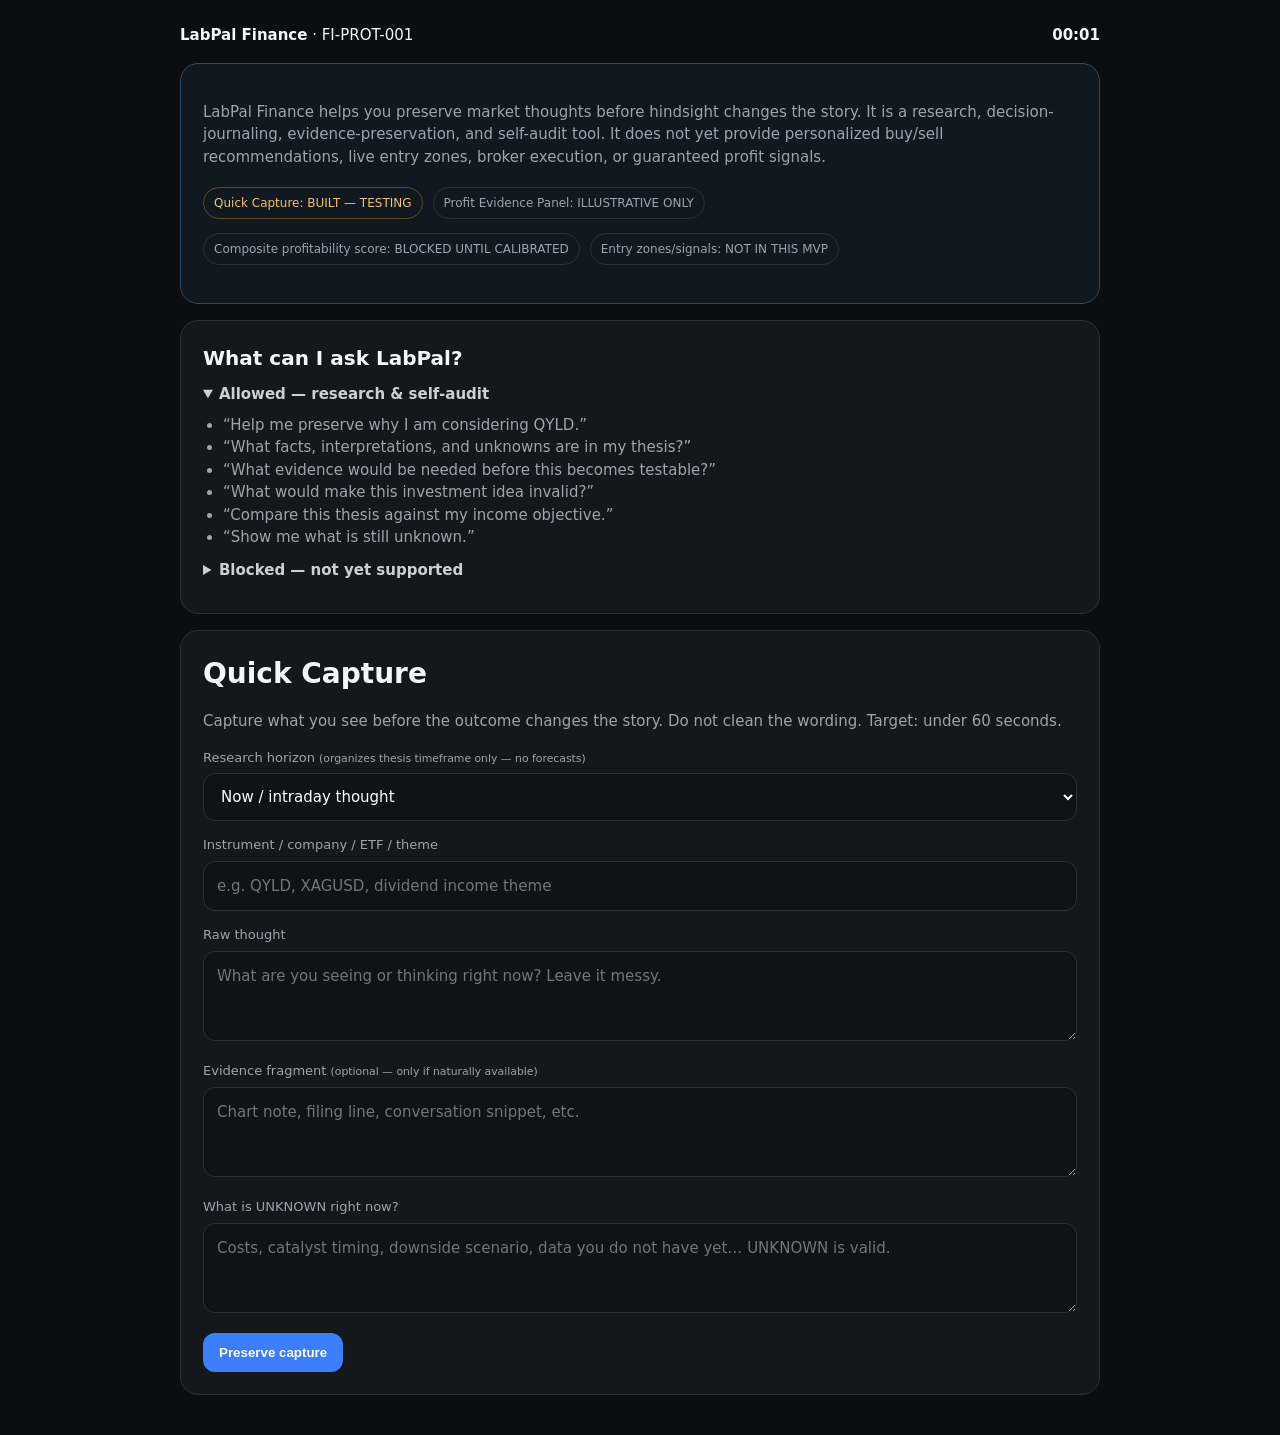
==== prototypes/FI-PROT-001/index.html @ 69ddee3b "FI-REP-001-RC1 clean repo and clarify prototype Co-authored-by: Cursor <cursoragent@cursor.com>" ====
<!doctype html>
<html lang="en">
<head>
<meta charset="utf-8">
<meta name="viewport" content="width=device-width,initial-scale=1">
<title>LabPal Finance</title>
<style>
body{margin:0;background:#0b0d10;color:#f4f6f8;font:15px/1.5 system-ui,-apple-system,sans-serif}
.s{max-width:920px;margin:auto;padding:24px}
.c{background:#14181d;border:1px solid #2a3038;border-radius:18px;padding:22px;margin:16px 0}
h1{font-size:28px;margin:0 0 8px}h2{font-size:20px;margin:0 0 8px}
p,small,li{color:#9aa5b1}
label{display:block;margin:14px 0 6px;color:#9aa5b1;font-size:13px}
input,textarea,select{width:100%;box-sizing:border-box;background:#0f1216;color:#fff;border:1px solid #2a3038;border-radius:12px;padding:13px;font:inherit}
textarea{min-height:90px;resize:vertical}
button{padding:12px 16px;border:0;border-radius:12px;font-weight:700;margin-top:14px;cursor:pointer;background:#3d7eff;color:#fff}
button:hover{background:#5a94ff}
.hide{display:none}
.chip{display:inline-block;border:1px solid #2a3038;border-radius:999px;padding:6px 10px;margin:4px 4px 4px 0;font-size:12px}
.good{color:#70d69c;border-color:#2d5a42}.warn{color:#f0c36a;border-color:#5a4a22}.muted{color:#9aa5b1}
.ev{border-left:3px solid #3d7eff;padding-left:12px;margin:14px 0}
.notice{color:#f0c36a;border:1px dashed #f0c36a;padding:12px;border-radius:12px;margin:12px 0}
.intro{border-color:#2d4a6a;background:#101820}
.help details{margin:10px 0}
.help summary{cursor:pointer;color:#c8d0d8;font-weight:600}
.help ul{margin:8px 0;padding-left:20px}
.help .blocked li{color:#c9a0a0}
.statusbar{display:flex;flex-wrap:wrap;gap:6px;margin:12px 0}
.hdr{display:flex;justify-content:space-between;align-items:center;flex-wrap:wrap;gap:8px}
#t{font-variant-numeric:tabular-nums;font-weight:700}
</style>
</head>
<body>
<div class="s">
  <div class="hdr">
    <div><b>LabPal Finance</b> · FI-PROT-001</div>
    <div id="t">00:00</div>
  </div>

  <section class="c intro">
    <p>LabPal Finance helps you preserve market thoughts before hindsight changes the story. It is a research, decision-journaling, evidence-preservation, and self-audit tool. It does not yet provide personalized buy/sell recommendations, live entry zones, broker execution, or guaranteed profit signals.</p>
    <div class="statusbar">
      <span class="chip warn">Quick Capture: BUILT — TESTING</span>
      <span class="chip muted">Profit Evidence Panel: ILLUSTRATIVE ONLY</span>
      <span class="chip muted">Composite profitability score: BLOCKED UNTIL CALIBRATED</span>
      <span class="chip muted">Entry zones/signals: NOT IN THIS MVP</span>
    </div>
  </section>

  <section class="c help">
    <h2>What can I ask LabPal?</h2>
    <details open>
      <summary>Allowed — research &amp; self-audit</summary>
      <ul>
        <li>“Help me preserve why I am considering QYLD.”</li>
        <li>“What facts, interpretations, and unknowns are in my thesis?”</li>
        <li>“What evidence would be needed before this becomes testable?”</li>
        <li>“What would make this investment idea invalid?”</li>
        <li>“Compare this thesis against my income objective.”</li>
        <li>“Show me what is still unknown.”</li>
      </ul>
    </details>
    <details>
      <summary>Blocked — not yet supported</summary>
      <ul class="blocked">
        <li>“Tell me exactly what to buy now.”</li>
        <li>“Give me guaranteed entry zones.”</li>
        <li>“Rank stocks for immediate action.”</li>
        <li>“Execute this trade.”</li>
        <li>“Promise monthly profit.”</li>
      </ul>
    </details>
  </section>

  <section id="a" class="c">
    <h1>Quick Capture</h1>
    <p>Capture what you see before the outcome changes the story. Do not clean the wording. Target: under 60 seconds.</p>
    <label>Research horizon <small>(organizes thesis timeframe only — no forecasts)</small></label>
    <select id="hz">
      <option>Now / intraday thought</option>
      <option>3 months</option>
      <option>6 months</option>
      <option>1 year</option>
    </select>
    <label>Instrument / company / ETF / theme</label>
    <input id="i" placeholder="e.g. QYLD, XAGUSD, dividend income theme">
    <label>Raw thought</label>
    <textarea id="q" placeholder="What are you seeing or thinking right now? Leave it messy."></textarea>
    <label>Evidence fragment <small>(optional — only if naturally available)</small></label>
    <textarea id="f" placeholder="Chart note, filing line, conversation snippet, etc."></textarea>
    <label>What is UNKNOWN right now?</label>
    <textarea id="u" placeholder="Costs, catalyst timing, downside scenario, data you do not have yet… UNKNOWN is valid."></textarea>
    <button type="button" onclick="save()">Preserve capture</button>
  </section>

  <section id="b" class="c hide">
    <h2>Structured Review</h2>
    <p>Your original capture is preserved. Review adds meaning; it does not rewrite history.</p>
    <label>Continuity</label>
    <select id="ct"><option>DISCRETE</option><option>STANDING</option></select>
    <label>Evidence class for this thought</label>
    <select id="cl">
      <option>UNKNOWN</option>
      <option>FACT / DIRECT OBSERVATION</option>
      <option>INTERPRETATION</option>
    </select>
    <label>What would change the thesis?</label>
    <textarea id="inv" placeholder="Invalidation triggers, review conditions…"></textarea>
    <label>Decision rule / review trigger</label>
    <textarea id="r" placeholder="When will you revisit this? UNKNOWN is valid."></textarea>
    <p>
      <span class="chip warn">AI SUGGESTION: UNREVIEWED</span>
      <span class="chip">Human acceptance ≠ verification</span>
    </p>
    <button type="button" onclick="derive()">Append review event</button>
  </section>

  <section id="c" class="c hide">
    <h2>Current Understanding</h2>
    <div class="notice">Selection does not equal verification.</div>
    <div id="sum"></div>
    <h2>Profit Evidence Panel</h2>
    <p>Profit evidence is not a recommendation. A positive outcome does not prove the decision process was good. A future optimizer requires repeated resolved cases, cost assumptions, risk boundaries, and calibration.</p>
    <span class="chip good">POSITIVE OUTCOME · BASIS REQUIRED</span>
    <span class="chip warn">EXPECTANCY · INSUFFICIENT DATA</span>
    <span class="chip muted">READINESS · OBSERVING</span>
    <p><small>Sample size: 1 · Costs: UNKNOWN · Risk measure: UNKNOWN · Illustrative labels only — not computed from your capture.</small></p>
  </section>
</div>
<script>
let st = Date.now(), cap;
setInterval(() => {
  const s = Math.floor((Date.now() - st) / 1000);
  t.textContent = String(Math.floor(s / 60)).padStart(2, '0') + ':' + String(s % 60).padStart(2, '0');
}, 1000);

function e(v) {
  return String(v || 'UNKNOWN').replace(/[&<>"]/g, x => ({'&':'&amp;','<':'&lt;','>':'&gt;','"':'&quot;'}[x]));
}

function save() {
  cap = {
    horizon: hz.value,
    instrument: i.value || 'UNKNOWN',
    thought: q.value || 'UNKNOWN',
    fragment: f.value || 'UNKNOWN',
    unknowns: u.value || 'UNKNOWN',
    timestamp: new Date().toISOString(),
    seconds: Math.floor((Date.now() - st) / 1000)
  };
  localStorage.setItem('lp', JSON.stringify(cap));
  a.classList.add('hide');
  b.classList.remove('hide');
}

function derive() {
  cap = cap || JSON.parse(localStorage.getItem('lp') || '{}');
  const fact = cl.value === 'FACT / DIRECT OBSERVATION' ? cap.fragment !== 'UNKNOWN' ? cap.fragment : 'No direct observation recorded yet.' : '—';
  const interp = cl.value === 'INTERPRETATION' ? cap.thought : cl.value === 'FACT / DIRECT OBSERVATION' ? '—' : 'Not classified as interpretation yet.';
  const unk = [cap.unknowns, cl.value === 'UNKNOWN' ? cap.thought : ''].filter(Boolean).join(' · ') || 'UNKNOWN';
  sum.innerHTML = `
    <div class="ev"><b>Preserved thought</b><br>${e(cap.thought)}<br><small>${e(cap.instrument)} · ${e(cap.horizon)} · ${e(cap.timestamp)} · ${cap.seconds}s capture</small></div>
    <div class="ev"><b>What is fact</b><br>${e(fact)}</div>
    <div class="ev"><b>What is interpretation</b><br>${e(interp)}</div>
    <div class="ev"><b>What is unknown</b><br>${e(unk)}</div>
    <div class="ev"><b>What would change the thesis</b><br>${e(inv.value)}</div>
    <div class="ev"><b>Contradictions / challenges</b><br>UNKNOWN — none preserved yet; absence is not proof of agreement.</div>
    <div class="ev"><b>Continuity</b><br>${e(ct.value)} · <b>Review trigger</b>: ${e(r.value)}</div>`;
  c.classList.remove('hide');
}
</script>
</body>
</html>
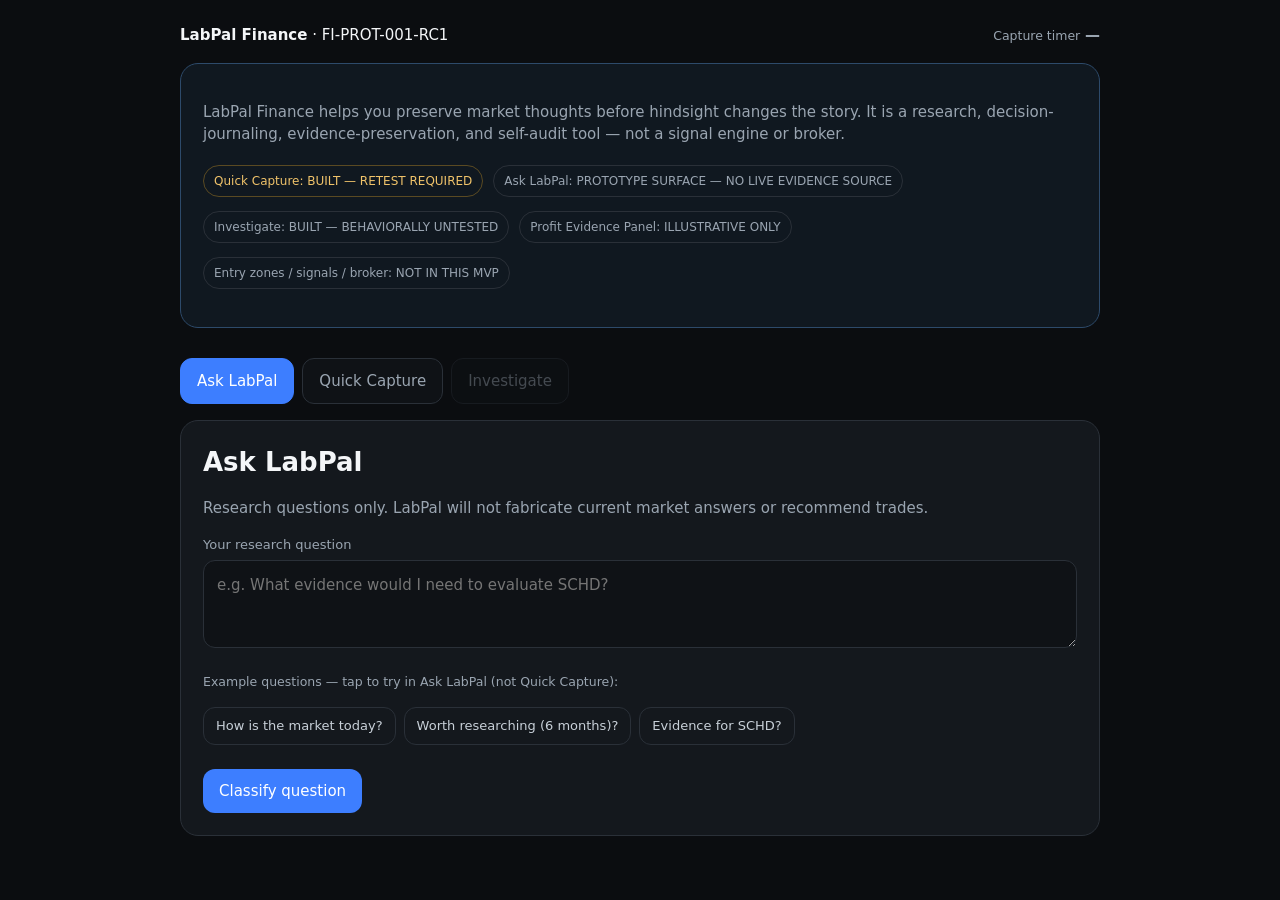
==== commit dacefc58: "FI-PROT-001-RC1 correct T1 capture and profit semantics Co-authored-by: Cursor <cursoragent@cursor.c" ====
--- a/prototypes/FI-PROT-001/index.html
+++ b/prototypes/FI-PROT-001/index.html
@@ -8,165 +8,323 @@
 body{margin:0;background:#0b0d10;color:#f4f6f8;font:15px/1.5 system-ui,-apple-system,sans-serif}
 .s{max-width:920px;margin:auto;padding:24px}
 .c{background:#14181d;border:1px solid #2a3038;border-radius:18px;padding:22px;margin:16px 0}
-h1{font-size:28px;margin:0 0 8px}h2{font-size:20px;margin:0 0 8px}
+h1{font-size:26px;margin:0 0 8px}h2{font-size:18px;margin:0 0 8px}
 p,small,li{color:#9aa5b1}
 label{display:block;margin:14px 0 6px;color:#9aa5b1;font-size:13px}
 input,textarea,select{width:100%;box-sizing:border-box;background:#0f1216;color:#fff;border:1px solid #2a3038;border-radius:12px;padding:13px;font:inherit}
-textarea{min-height:90px;resize:vertical}
-button{padding:12px 16px;border:0;border-radius:12px;font-weight:700;margin-top:14px;cursor:pointer;background:#3d7eff;color:#fff}
-button:hover{background:#5a94ff}
+textarea{min-height:88px;resize:vertical}
+button,.tab{padding:11px 16px;border:0;border-radius:12px;font-weight:700;margin-top:14px;cursor:pointer;font:inherit}
+button.primary{background:#3d7eff;color:#fff}button.primary:hover{background:#5a94ff}
+button.ghost{background:transparent;border:1px solid #2a3038;color:#c8d0d8}
+button.ghost:hover{border-color:#3d7eff;color:#fff}
+button:disabled{opacity:.45;cursor:not-allowed}
 .hide{display:none}
 .chip{display:inline-block;border:1px solid #2a3038;border-radius:999px;padding:6px 10px;margin:4px 4px 4px 0;font-size:12px}
-.good{color:#70d69c;border-color:#2d5a42}.warn{color:#f0c36a;border-color:#5a4a22}.muted{color:#9aa5b1}
+.good{color:#70d69c;border-color:#2d5a42}.warn{color:#f0c36a;border-color:#5a4a22}.muted{color:#9aa5b1}.bad{color:#e8a0a0;border-color:#5a3030}
 .ev{border-left:3px solid #3d7eff;padding-left:12px;margin:14px 0}
 .notice{color:#f0c36a;border:1px dashed #f0c36a;padding:12px;border-radius:12px;margin:12px 0}
+.notice.bad{border-color:#a05050;color:#e8a0a0}
 .intro{border-color:#2d4a6a;background:#101820}
-.help details{margin:10px 0}
-.help summary{cursor:pointer;color:#c8d0d8;font-weight:600}
-.help ul{margin:8px 0;padding-left:20px}
-.help .blocked li{color:#c9a0a0}
 .statusbar{display:flex;flex-wrap:wrap;gap:6px;margin:12px 0}
 .hdr{display:flex;justify-content:space-between;align-items:center;flex-wrap:wrap;gap:8px}
-#t{font-variant-numeric:tabular-nums;font-weight:700}
+#t{font-variant-numeric:tabular-nums;font-weight:700;color:#9aa5b1}
+#t.active{color:#f4f6f8}
+.modes{display:flex;flex-wrap:wrap;gap:8px;margin:16px 0}
+.tab{background:#0f1216;border:1px solid #2a3038;color:#9aa5b1}
+.tab.on{background:#3d7eff;border-color:#3d7eff;color:#fff}
+.tab:disabled{opacity:.4}
+.examples{display:flex;flex-wrap:wrap;gap:8px;margin:10px 0}
+.examples button{margin:0;font-size:13px;padding:8px 12px}
+.ctx{border:1px dashed #2a3038;border-radius:12px;padding:14px;margin-top:12px}
+.preserved{background:#101820;border-color:#2d4a6a}
+ul{margin:8px 0;padding-left:20px}
 </style>
 </head>
 <body>
 <div class="s">
   <div class="hdr">
-    <div><b>LabPal Finance</b> · FI-PROT-001</div>
-    <div id="t">00:00</div>
+    <div><b>LabPal Finance</b> · FI-PROT-001-RC1</div>
+    <div><small>Capture timer</small> <span id="t">—</span></div>
   </div>
 
   <section class="c intro">
-    <p>LabPal Finance helps you preserve market thoughts before hindsight changes the story. It is a research, decision-journaling, evidence-preservation, and self-audit tool. It does not yet provide personalized buy/sell recommendations, live entry zones, broker execution, or guaranteed profit signals.</p>
+    <p>LabPal Finance helps you preserve market thoughts before hindsight changes the story. It is a research, decision-journaling, evidence-preservation, and self-audit tool — not a signal engine or broker.</p>
     <div class="statusbar">
-      <span class="chip warn">Quick Capture: BUILT — TESTING</span>
+      <span class="chip warn">Quick Capture: BUILT — RETEST REQUIRED</span>
+      <span class="chip muted">Ask LabPal: PROTOTYPE SURFACE — NO LIVE EVIDENCE SOURCE</span>
+      <span class="chip muted">Investigate: BUILT — BEHAVIORALLY UNTESTED</span>
       <span class="chip muted">Profit Evidence Panel: ILLUSTRATIVE ONLY</span>
-      <span class="chip muted">Composite profitability score: BLOCKED UNTIL CALIBRATED</span>
-      <span class="chip muted">Entry zones/signals: NOT IN THIS MVP</span>
+      <span class="chip muted">Entry zones / signals / broker: NOT IN THIS MVP</span>
     </div>
   </section>
 
-  <section class="c help">
-    <h2>What can I ask LabPal?</h2>
-    <details open>
-      <summary>Allowed — research &amp; self-audit</summary>
-      <ul>
-        <li>“Help me preserve why I am considering QYLD.”</li>
-        <li>“What facts, interpretations, and unknowns are in my thesis?”</li>
-        <li>“What evidence would be needed before this becomes testable?”</li>
-        <li>“What would make this investment idea invalid?”</li>
-        <li>“Compare this thesis against my income objective.”</li>
-        <li>“Show me what is still unknown.”</li>
-      </ul>
-    </details>
-    <details>
-      <summary>Blocked — not yet supported</summary>
-      <ul class="blocked">
-        <li>“Tell me exactly what to buy now.”</li>
-        <li>“Give me guaranteed entry zones.”</li>
-        <li>“Rank stocks for immediate action.”</li>
-        <li>“Execute this trade.”</li>
-        <li>“Promise monthly profit.”</li>
-      </ul>
-    </details>
-  </section>
-
-  <section id="a" class="c">
+  <nav class="modes">
+    <button type="button" class="tab on" id="tabAsk" onclick="showMode('ask')">Ask LabPal</button>
+    <button type="button" class="tab" id="tabCap" onclick="showMode('capture')">Quick Capture</button>
+    <button type="button" class="tab" id="tabInv" onclick="showMode('investigate')" disabled>Investigate</button>
+  </nav>
+
+  <!-- ASK LABPAL -->
+  <section id="modeAsk" class="c">
+    <h1>Ask LabPal</h1>
+    <p>Research questions only. LabPal will not fabricate current market answers or recommend trades.</p>
+    <label>Your research question</label>
+    <textarea id="askQ" placeholder="e.g. What evidence would I need to evaluate SCHD?"></textarea>
+    <p><small>Example questions — tap to try in Ask LabPal (not Quick Capture):</small></p>
+    <div class="examples">
+      <button type="button" class="ghost" onclick="fillAsk('How is the market today?')">How is the market today?</button>
+      <button type="button" class="ghost" onclick="fillAsk('Which companies are worth researching for the next 6 months?')">Worth researching (6 months)?</button>
+      <button type="button" class="ghost" onclick="fillAsk('What evidence would I need to evaluate SCHD?')">Evidence for SCHD?</button>
+    </div>
+    <button type="button" class="primary" onclick="runAsk()">Classify question</button>
+    <div id="askOut" class="hide"></div>
+  </section>
+
+  <!-- QUICK CAPTURE -->
+  <section id="modeCapture" class="c hide">
     <h1>Quick Capture</h1>
-    <p>Capture what you see before the outcome changes the story. Do not clean the wording. Target: under 60 seconds.</p>
-    <label>Research horizon <small>(organizes thesis timeframe only — no forecasts)</small></label>
-    <select id="hz">
-      <option>Now / intraday thought</option>
+    <p>For a thought you <b>already have</b>. Do not clean the wording. Target: under 60 seconds.</p>
+    <p class="notice hide" id="capHint">Timer started — capture your thought before hindsight changes it.</p>
+    <label>Instrument / company / ETF / theme</label>
+    <input id="i" placeholder="e.g. SCHD, XAGUSD, dividend income theme" onfocus="startTimer()" oninput="startTimer()">
+    <label>What are you thinking right now?</label>
+    <textarea id="q" placeholder="Your raw thought. Leave it messy." onfocus="startTimer()" oninput="startTimer()"></textarea>
+    <button type="button" class="ghost" onclick="toggleCtx()">Add context (optional)</button>
+    <div id="ctx" class="ctx hide">
+      <label>Research horizon <small>(organizes timeframe only — no forecasts)</small></label>
+      <select id="hz" onfocus="startTimer()" onchange="startTimer()">
+        <option>Now / intraday</option>
+        <option>3 months</option>
+        <option>6 months</option>
+        <option>1 year</option>
+      </select>
+      <label>Evidence fragment</label>
+      <textarea id="f" placeholder="Only if naturally available" onfocus="startTimer()"></textarea>
+      <label>What is UNKNOWN right now?</label>
+      <textarea id="u" placeholder="Costs, catalyst timing, downside… UNKNOWN is valid." onfocus="startTimer()"></textarea>
+    </div>
+    <div id="hzWarn" class="notice hide"></div>
+    <button type="button" class="primary" onclick="save()">Preserve thought</button>
+  </section>
+
+  <!-- POST-CAPTURE -->
+  <section id="postCap" class="c preserved hide">
+    <h2>Thought preserved</h2>
+    <div id="preserved"></div>
+    <p>Your original wording is locked. Investigation adds structure — it does not rewrite history.</p>
+    <button type="button" class="primary" onclick="openInvestigate()">Investigate this thought</button>
+  </section>
+
+  <!-- INVESTIGATE -->
+  <section id="modeInvestigate" class="c hide">
+    <h1>Investigate</h1>
+    <p>Organize what you captured. Optional — only after preservation.</p>
+    <div id="invPreserved" class="ev"></div>
+    <label>Facts</label>
+    <textarea id="invFacts" placeholder="Direct observations only"></textarea>
+    <label>Interpretations</label>
+    <textarea id="invInterp" placeholder="Your reading of the facts"></textarea>
+    <label>Unknowns</label>
+    <textarea id="invUnk"></textarea>
+    <label>Evidence needed</label>
+    <textarea id="invEv" placeholder="What would make this testable?"></textarea>
+    <label>What would change the thesis?</label>
+    <textarea id="invInv"></textarea>
+    <label>Contradictions / challenges</label>
+    <textarea id="invCon" placeholder="UNKNOWN is valid — absence is not proof of agreement."></textarea>
+    <label>Research horizon</label>
+    <select id="invHz">
+      <option>Now / intraday</option>
       <option>3 months</option>
       <option>6 months</option>
       <option>1 year</option>
     </select>
-    <label>Instrument / company / ETF / theme</label>
-    <input id="i" placeholder="e.g. QYLD, XAGUSD, dividend income theme">
-    <label>Raw thought</label>
-    <textarea id="q" placeholder="What are you seeing or thinking right now? Leave it messy."></textarea>
-    <label>Evidence fragment <small>(optional — only if naturally available)</small></label>
-    <textarea id="f" placeholder="Chart note, filing line, conversation snippet, etc."></textarea>
-    <label>What is UNKNOWN right now?</label>
-    <textarea id="u" placeholder="Costs, catalyst timing, downside scenario, data you do not have yet… UNKNOWN is valid."></textarea>
-    <button type="button" onclick="save()">Preserve capture</button>
-  </section>
-
-  <section id="b" class="c hide">
-    <h2>Structured Review</h2>
-    <p>Your original capture is preserved. Review adds meaning; it does not rewrite history.</p>
-    <label>Continuity</label>
-    <select id="ct"><option>DISCRETE</option><option>STANDING</option></select>
-    <label>Evidence class for this thought</label>
-    <select id="cl">
-      <option>UNKNOWN</option>
-      <option>FACT / DIRECT OBSERVATION</option>
-      <option>INTERPRETATION</option>
-    </select>
-    <label>What would change the thesis?</label>
-    <textarea id="inv" placeholder="Invalidation triggers, review conditions…"></textarea>
-    <label>Decision rule / review trigger</label>
-    <textarea id="r" placeholder="When will you revisit this? UNKNOWN is valid."></textarea>
+    <label>Continuity type</label>
+    <select id="invCt"><option>DISCRETE</option><option>STANDING</option></select>
     <p>
       <span class="chip warn">AI SUGGESTION: UNREVIEWED</span>
       <span class="chip">Human acceptance ≠ verification</span>
     </p>
-    <button type="button" onclick="derive()">Append review event</button>
-  </section>
-
-  <section id="c" class="c hide">
+    <div id="invHzWarn" class="notice hide"></div>
+    <button type="button" class="primary" onclick="finishInvestigate()">Save investigation</button>
+  </section>
+
+  <!-- RESULTS -->
+  <section id="results" class="c hide">
     <h2>Current Understanding</h2>
     <div class="notice">Selection does not equal verification.</div>
     <div id="sum"></div>
     <h2>Profit Evidence Panel</h2>
-    <p>Profit evidence is not a recommendation. A positive outcome does not prove the decision process was good. A future optimizer requires repeated resolved cases, cost assumptions, risk boundaries, and calibration.</p>
-    <span class="chip good">POSITIVE OUTCOME · BASIS REQUIRED</span>
-    <span class="chip warn">EXPECTANCY · INSUFFICIENT DATA</span>
-    <span class="chip muted">READINESS · OBSERVING</span>
-    <p><small>Sample size: 1 · Costs: UNKNOWN · Risk measure: UNKNOWN · Illustrative labels only — not computed from your capture.</small></p>
+    <p><b>Profit evidence is not a recommendation.</b></p>
+    <span class="chip muted">NO OUTCOME EVIDENCE YET</span>
+    <span class="chip warn">Observed expectancy: INSUFFICIENT DATA</span>
+    <span class="chip muted">Costs: UNKNOWN</span>
+    <span class="chip muted">Risk boundary: UNKNOWN</span>
+    <span class="chip muted">Resolved cases: 0</span>
+    <p><small>No resolved outcome exists for this capture. A positive outcome would not automatically prove decision quality.</small></p>
   </section>
 </div>
 <script>
-let st = Date.now(), cap;
-setInterval(() => {
-  const s = Math.floor((Date.now() - st) / 1000);
-  t.textContent = String(Math.floor(s / 60)).padStart(2, '0') + ':' + String(s % 60).padStart(2, '0');
-}, 1000);
+let cap = null, timerStart = null, timerId = null;
 
 function e(v) {
   return String(v || 'UNKNOWN').replace(/[&<>"]/g, x => ({'&':'&amp;','<':'&lt;','>':'&gt;','"':'&quot;'}[x]));
 }
 
+function showMode(mode) {
+  modeAsk.classList.toggle('hide', mode !== 'ask');
+  modeCapture.classList.toggle('hide', mode !== 'capture');
+  modeInvestigate.classList.toggle('hide', mode !== 'investigate');
+  tabAsk.classList.toggle('on', mode === 'ask');
+  tabCap.classList.toggle('on', mode === 'capture');
+  tabInv.classList.toggle('on', mode === 'investigate');
+}
+
+function fillAsk(text) {
+  askQ.value = text;
+  showMode('ask');
+}
+
+function blockedQuestion(q) {
+  const l = q.toLowerCase();
+  return /\b(buy now|sell now|what to buy|entry zone|guaranteed|rank stocks|execute this trade|promise monthly profit|tell me exactly what)\b/.test(l);
+}
+
+function classifyAsk(q) {
+  const l = q.toLowerCase();
+  if (/\b(how is the market|market today)\b/.test(l)) return 'Market overview / current conditions';
+  if (/\b(worth researching|companies to research|screen)\b/.test(l)) return 'Research screening / candidate discovery';
+  if (/\b(evidence|evaluate|assess|due diligence)\b/.test(l)) return 'Evidence requirements / evaluation framework';
+  if (/\b(invalid|wrong|change my mind|thesis)\b/.test(l)) return 'Invalidation / thesis review';
+  if (/\b(unknown|still don.t know)\b/.test(l)) return 'Unknown surfacing';
+  return 'General research question';
+}
+
+function evidenceNeeded(kind, q) {
+  const base = [
+    'Primary source documents (filings, fund factsheets, issuer disclosures)',
+    'Cost assumptions including fees, spreads, and taxes',
+    'Time horizon aligned to the question',
+    'Explicit unknowns — what you do not have yet'
+  ];
+  if (kind.includes('Market overview')) {
+    return [...base, 'Connected market data feed (NOT AVAILABLE)', 'Macro context with dated sources'];
+  }
+  if (kind.includes('screening')) {
+    return [...base, 'Screening criteria tied to your objective (not a stock pick list)', 'Comparator set with stated inclusion/exclusion rules'];
+  }
+  if (kind.includes('Evidence requirements')) {
+    const ticker = (q.match(/\b[A-Z]{2,5}\b/) || [])[0];
+    return [...base, ticker ? `Issuer/fund documentation for ${ticker}` : 'Named instrument documentation', 'Distribution/yield mechanics if income is relevant', 'Downside scenario you would accept'];
+  }
+  return base;
+}
+
+function runAsk() {
+  const q = askQ.value.trim();
+  if (!q) { askOut.className = 'notice'; askOut.textContent = 'Enter a research question first.'; askOut.classList.remove('hide'); return; }
+  if (blockedQuestion(q)) {
+    askOut.innerHTML = `<div class="notice bad"><b>Not supported in this MVP</b><br>LabPal does not provide buy/sell recommendations, entry zones, stock rankings, broker execution, or profit promises.<br><small>Try: evidence requirements, unknowns, or invalidation framing.</small></div>`;
+    askOut.classList.remove('hide');
+    return;
+  }
+  const kind = classifyAsk(q);
+  const ev = evidenceNeeded(kind, q);
+  askOut.innerHTML = `
+    <div class="notice bad"><b>CURRENT EVIDENCE SOURCE NOT CONNECTED</b><br>LabPal cannot answer with live market data. No fabricated answer is shown.</div>
+    <div class="ev"><b>Question classification</b><br>${e(kind)}</div>
+    <div class="ev"><b>What evidence would be needed</b><ul>${ev.map(x => `<li>${e(x)}</li>`).join('')}</ul></div>
+    <div class="ev"><b>What LabPal will not do here</b><br>No stock recommendations · No entry zones · No rankings · No trade execution</div>
+    <p><span class="chip warn">AI SUGGESTION: UNREVIEWED</span> <span class="chip">Human acceptance ≠ verification</span></p>`;
+  askOut.classList.remove('hide');
+}
+
+function startTimer() {
+  if (timerStart) return;
+  timerStart = Date.now();
+  t.classList.add('active');
+  capHint.classList.remove('hide');
+  timerId = setInterval(() => {
+    const s = Math.floor((Date.now() - timerStart) / 1000);
+    t.textContent = String(Math.floor(s / 60)).padStart(2, '0') + ':' + String(s % 60).padStart(2, '0');
+  }, 250);
+}
+
+function toggleCtx() {
+  ctx.classList.toggle('hide');
+  if (!ctx.classList.contains('hide')) startTimer();
+}
+
+function horizonMismatch(text, horizon) {
+  const l = text.toLowerCase();
+  const long = /\b(6\s*months?|six\s*months?|1\s*year|one\s*year|12\s*months?|annual)\b/.test(l);
+  const now = horizon === 'Now / intraday';
+  return long && now;
+}
+
+function mismatchNotice(text, horizon) {
+  if (!horizonMismatch(text, horizon)) return '';
+  const mentioned = /\b1\s*year|one\s*year|12\s*months?\b/i.test(text) ? '1 year' : '6 months';
+  return `Possible horizon mismatch: your preserved words mention ${mentioned}. Current selected horizon: ${horizon}. Review?`;
+}
+
 function save() {
+  const thought = q.value.trim() || 'UNKNOWN';
+  const horizon = hz.value;
+  const warn = mismatchNotice(thought + ' ' + (u.value || '') + ' ' + (f.value || ''), horizon);
   cap = {
-    horizon: hz.value,
-    instrument: i.value || 'UNKNOWN',
-    thought: q.value || 'UNKNOWN',
-    fragment: f.value || 'UNKNOWN',
-    unknowns: u.value || 'UNKNOWN',
+    instrument: i.value.trim() || 'UNKNOWN',
+    thought,
+    fragment: f.value.trim() || '',
+    unknowns: u.value.trim() || '',
+    horizon,
     timestamp: new Date().toISOString(),
-    seconds: Math.floor((Date.now() - st) / 1000)
+    seconds: timerStart ? Math.floor((Date.now() - timerStart) / 1000) : 0
   };
   localStorage.setItem('lp', JSON.stringify(cap));
-  a.classList.add('hide');
-  b.classList.remove('hide');
-}
-
-function derive() {
-  cap = cap || JSON.parse(localStorage.getItem('lp') || '{}');
-  const fact = cl.value === 'FACT / DIRECT OBSERVATION' ? cap.fragment !== 'UNKNOWN' ? cap.fragment : 'No direct observation recorded yet.' : '—';
-  const interp = cl.value === 'INTERPRETATION' ? cap.thought : cl.value === 'FACT / DIRECT OBSERVATION' ? '—' : 'Not classified as interpretation yet.';
-  const unk = [cap.unknowns, cl.value === 'UNKNOWN' ? cap.thought : ''].filter(Boolean).join(' · ') || 'UNKNOWN';
+  if (warn) { hzWarn.textContent = warn; hzWarn.classList.remove('hide'); } else { hzWarn.classList.add('hide'); }
+  preserved.innerHTML = `<b>${e(cap.instrument)}</b><br>${e(cap.thought)}<br><small>${cap.seconds}s · ${e(cap.timestamp)}</small>`;
+  postCap.classList.remove('hide');
+  tabInv.disabled = false;
+  showMode('capture');
+  modeCapture.classList.add('hide');
+}
+
+function openInvestigate() {
+  if (!cap) cap = JSON.parse(localStorage.getItem('lp') || 'null');
+  if (!cap) return;
+  invPreserved.innerHTML = `<b>Preserved thought</b> (original wording locked)<br>${e(cap.thought)}<br><small>${e(cap.instrument)} · ${e(cap.timestamp)}</small>`;
+  invUnk.value = cap.unknowns || '';
+  invHz.value = cap.horizon || 'Now / intraday';
+  invFacts.value = cap.fragment || '';
+  invInterp.value = cap.thought || '';
+  showMode('investigate');
+  postCap.classList.add('hide');
+}
+
+function finishInvestigate() {
+  if (!cap) cap = JSON.parse(localStorage.getItem('lp') || '{}');
+  const horizon = invHz.value;
+  const allText = [cap.thought, invFacts.value, invInterp.value, invUnk.value, invInv.value].join(' ');
+  const warn = mismatchNotice(allText, horizon);
+  if (warn) { invHzWarn.textContent = warn; invHzWarn.classList.remove('hide'); } else { invHzWarn.classList.add('hide'); }
+  cap.investigation = {
+    facts: invFacts.value, interpretations: invInterp.value, unknowns: invUnk.value,
+    evidenceNeeded: invEv.value, invalidation: invInv.value, contradictions: invCon.value,
+    horizon, continuity: invCt.value
+  };
+  localStorage.setItem('lp', JSON.stringify(cap));
   sum.innerHTML = `
-    <div class="ev"><b>Preserved thought</b><br>${e(cap.thought)}<br><small>${e(cap.instrument)} · ${e(cap.horizon)} · ${e(cap.timestamp)} · ${cap.seconds}s capture</small></div>
-    <div class="ev"><b>What is fact</b><br>${e(fact)}</div>
-    <div class="ev"><b>What is interpretation</b><br>${e(interp)}</div>
-    <div class="ev"><b>What is unknown</b><br>${e(unk)}</div>
-    <div class="ev"><b>What would change the thesis</b><br>${e(inv.value)}</div>
-    <div class="ev"><b>Contradictions / challenges</b><br>UNKNOWN — none preserved yet; absence is not proof of agreement.</div>
-    <div class="ev"><b>Continuity</b><br>${e(ct.value)} · <b>Review trigger</b>: ${e(r.value)}</div>`;
-  c.classList.remove('hide');
+    <div class="ev"><b>Preserved thought</b><br>${e(cap.thought)}<br><small>${e(cap.instrument)} · ${cap.seconds}s capture · original wording preserved</small></div>
+    <div class="ev"><b>What is fact</b><br>${e(invFacts.value) || 'UNKNOWN'}</div>
+    <div class="ev"><b>What is interpretation</b><br>${e(invInterp.value) || 'UNKNOWN'}</div>
+    <div class="ev"><b>What is unknown</b><br>${e(invUnk.value) || 'UNKNOWN'}</div>
+    <div class="ev"><b>Evidence needed</b><br>${e(invEv.value) || 'UNKNOWN'}</div>
+    <div class="ev"><b>What would change the thesis</b><br>${e(invInv.value) || 'UNKNOWN'}</div>
+    <div class="ev"><b>Contradictions / challenges</b><br>${e(invCon.value) || 'UNKNOWN — none preserved yet; absence is not proof of agreement.'}</div>
+    <div class="ev"><b>Research horizon</b><br>${e(horizon)} · <b>Continuity</b>: ${e(invCt.value)}</div>`;
+  results.classList.remove('hide');
+  results.scrollIntoView({ behavior: 'smooth' });
 }
 </script>
 </body>
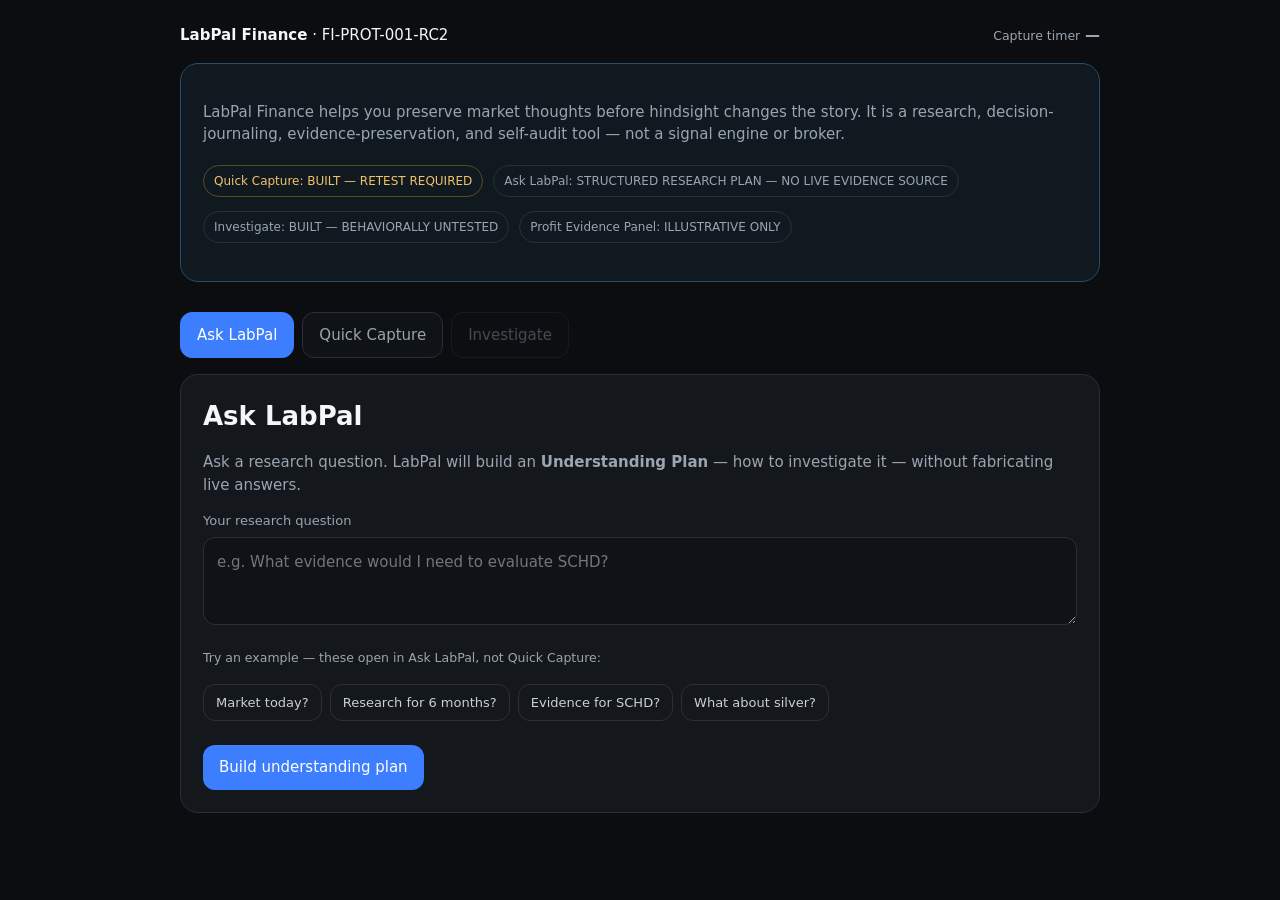
==== commit 4acef89a: "FI-PROT-001-RC2 improve Ask LabPal understanding plan Co-authored-by: Cursor <cursoragent@cursor.com" ====
--- a/prototypes/FI-PROT-001/index.html
+++ b/prototypes/FI-PROT-001/index.html
@@ -8,7 +8,7 @@
 body{margin:0;background:#0b0d10;color:#f4f6f8;font:15px/1.5 system-ui,-apple-system,sans-serif}
 .s{max-width:920px;margin:auto;padding:24px}
 .c{background:#14181d;border:1px solid #2a3038;border-radius:18px;padding:22px;margin:16px 0}
-h1{font-size:26px;margin:0 0 8px}h2{font-size:18px;margin:0 0 8px}
+h1{font-size:26px;margin:0 0 8px}h2{font-size:18px;margin:0 0 8px}h3{font-size:15px;margin:0 0 8px;color:#e8ecf0}
 p,small,li{color:#9aa5b1}
 label{display:block;margin:14px 0 6px;color:#9aa5b1;font-size:13px}
 input,textarea,select{width:100%;box-sizing:border-box;background:#0f1216;color:#fff;border:1px solid #2a3038;border-radius:12px;padding:13px;font:inherit}
@@ -23,7 +23,6 @@
 .good{color:#70d69c;border-color:#2d5a42}.warn{color:#f0c36a;border-color:#5a4a22}.muted{color:#9aa5b1}.bad{color:#e8a0a0;border-color:#5a3030}
 .ev{border-left:3px solid #3d7eff;padding-left:12px;margin:14px 0}
 .notice{color:#f0c36a;border:1px dashed #f0c36a;padding:12px;border-radius:12px;margin:12px 0}
-.notice.bad{border-color:#a05050;color:#e8a0a0}
 .intro{border-color:#2d4a6a;background:#101820}
 .statusbar{display:flex;flex-wrap:wrap;gap:6px;margin:12px 0}
 .hdr{display:flex;justify-content:space-between;align-items:center;flex-wrap:wrap;gap:8px}
@@ -38,12 +37,21 @@
 .ctx{border:1px dashed #2a3038;border-radius:12px;padding:14px;margin-top:12px}
 .preserved{background:#101820;border-color:#2d4a6a}
 ul{margin:8px 0;padding-left:20px}
+.plan{margin-top:20px}
+.plan-lead{color:#c8d0d8;font-size:16px;margin:12px 0 16px}
+.plan-card{background:#0f1216;border:1px solid #2a3038;border-radius:14px;padding:18px;margin:12px 0}
+.plan-card.guide{border-color:#2d4a6a}
+.plan-card.muted-card{border-color:#2a3038;opacity:.95}
+.plan-card.boundary{border-color:#4a3a2a;background:#12100e}
+.plan-actions{display:flex;flex-wrap:wrap;gap:10px;margin-top:8px}
+.plan-actions button{margin-top:0}
+.badge-row{margin:12px 0}
 </style>
 </head>
 <body>
 <div class="s">
   <div class="hdr">
-    <div><b>LabPal Finance</b> · FI-PROT-001-RC1</div>
+    <div><b>LabPal Finance</b> · FI-PROT-001-RC2</div>
     <div><small>Capture timer</small> <span id="t">—</span></div>
   </div>
 
@@ -51,10 +59,9 @@
     <p>LabPal Finance helps you preserve market thoughts before hindsight changes the story. It is a research, decision-journaling, evidence-preservation, and self-audit tool — not a signal engine or broker.</p>
     <div class="statusbar">
       <span class="chip warn">Quick Capture: BUILT — RETEST REQUIRED</span>
-      <span class="chip muted">Ask LabPal: PROTOTYPE SURFACE — NO LIVE EVIDENCE SOURCE</span>
+      <span class="chip muted">Ask LabPal: STRUCTURED RESEARCH PLAN — NO LIVE EVIDENCE SOURCE</span>
       <span class="chip muted">Investigate: BUILT — BEHAVIORALLY UNTESTED</span>
       <span class="chip muted">Profit Evidence Panel: ILLUSTRATIVE ONLY</span>
-      <span class="chip muted">Entry zones / signals / broker: NOT IN THIS MVP</span>
     </div>
   </section>
 
@@ -64,23 +71,22 @@
     <button type="button" class="tab" id="tabInv" onclick="showMode('investigate')" disabled>Investigate</button>
   </nav>
 
-  <!-- ASK LABPAL -->
   <section id="modeAsk" class="c">
     <h1>Ask LabPal</h1>
-    <p>Research questions only. LabPal will not fabricate current market answers or recommend trades.</p>
+    <p>Ask a research question. LabPal will build an <b>Understanding Plan</b> — how to investigate it — without fabricating live answers.</p>
     <label>Your research question</label>
     <textarea id="askQ" placeholder="e.g. What evidence would I need to evaluate SCHD?"></textarea>
-    <p><small>Example questions — tap to try in Ask LabPal (not Quick Capture):</small></p>
+    <p><small>Try an example — these open in Ask LabPal, not Quick Capture:</small></p>
     <div class="examples">
-      <button type="button" class="ghost" onclick="fillAsk('How is the market today?')">How is the market today?</button>
-      <button type="button" class="ghost" onclick="fillAsk('Which companies are worth researching for the next 6 months?')">Worth researching (6 months)?</button>
+      <button type="button" class="ghost" onclick="fillAsk('How is the market today?')">Market today?</button>
+      <button type="button" class="ghost" onclick="fillAsk('Which companies are worth researching for the next 6 months?')">Research for 6 months?</button>
       <button type="button" class="ghost" onclick="fillAsk('What evidence would I need to evaluate SCHD?')">Evidence for SCHD?</button>
+      <button type="button" class="ghost" onclick="fillAsk('What is happening with silver?')">What about silver?</button>
     </div>
-    <button type="button" class="primary" onclick="runAsk()">Classify question</button>
+    <button type="button" class="primary" onclick="runAsk()">Build understanding plan</button>
     <div id="askOut" class="hide"></div>
   </section>
 
-  <!-- QUICK CAPTURE -->
   <section id="modeCapture" class="c hide">
     <h1>Quick Capture</h1>
     <p>For a thought you <b>already have</b>. Do not clean the wording. Target: under 60 seconds.</p>
@@ -107,7 +113,6 @@
     <button type="button" class="primary" onclick="save()">Preserve thought</button>
   </section>
 
-  <!-- POST-CAPTURE -->
   <section id="postCap" class="c preserved hide">
     <h2>Thought preserved</h2>
     <div id="preserved"></div>
@@ -115,11 +120,13 @@
     <button type="button" class="primary" onclick="openInvestigate()">Investigate this thought</button>
   </section>
 
-  <!-- INVESTIGATE -->
   <section id="modeInvestigate" class="c hide">
     <h1>Investigate</h1>
-    <p>Organize what you captured. Optional — only after preservation.</p>
+    <p>Organize what you captured or your research question. Investigation adds structure — it does not rewrite history.</p>
+    <div id="invFromAsk" class="plan-card guide hide"></div>
     <div id="invPreserved" class="ev"></div>
+    <label>Research question / preserved thought</label>
+    <textarea id="invQuestion" readonly></textarea>
     <label>Facts</label>
     <textarea id="invFacts" placeholder="Direct observations only"></textarea>
     <label>Interpretations</label>
@@ -149,11 +156,11 @@
     <button type="button" class="primary" onclick="finishInvestigate()">Save investigation</button>
   </section>
 
-  <!-- RESULTS -->
   <section id="results" class="c hide">
     <h2>Current Understanding</h2>
     <div class="notice">Selection does not equal verification.</div>
     <div id="sum"></div>
+    <div id="invBoundary" class="plan-card boundary hide"></div>
     <h2>Profit Evidence Panel</h2>
     <p><b>Profit evidence is not a recommendation.</b></p>
     <span class="chip muted">NO OUTCOME EVIDENCE YET</span>
@@ -165,10 +172,157 @@
   </section>
 </div>
 <script>
-let cap = null, timerStart = null, timerId = null;
+let cap = null, timerStart = null, timerId = null, lastPlan = null;
+
+const UNKNOWN_NOW = [
+  'Current live data unavailable',
+  'Source freshness unknown',
+  'No suitability review performed',
+  'No risk boundary defined',
+  'No execution validity check'
+];
+
+const CAN_DO = 'LabPal can help structure the research question, identify needed evidence, separate facts from interpretations, and preserve unknowns.';
+const CANNOT_DO = 'Live evidence sources are not connected yet, so LabPal cannot truthfully answer today’s market conditions, rank stocks, or generate entry zones.';
+const ACTION_BOUNDARY = 'Research candidate ≠ recommendation. Entry zone ≠ validated action. LabPal requires sourced evidence, risk boundary, and review before action language.';
 
 function e(v) {
   return String(v || 'UNKNOWN').replace(/[&<>"]/g, x => ({'&':'&amp;','<':'&lt;','>':'&gt;','"':'&quot;'}[x]));
+}
+
+function extractTicker(q) {
+  return (q.match(/\b[A-Z]{2,5}\b/) || [])[0] || '';
+}
+
+function analyzeQuestion(q) {
+  const l = q.toLowerCase();
+  const ticker = extractTicker(q);
+  if (/\b(entry zone|when to enter|when to buy|best time to|timing signal|buy zone|sell zone)\b/.test(l)) {
+    return { type: 'Entry-zone / timing question — future gated', category: 'timing', ticker, gated: true };
+  }
+  if (/\b(buy now|sell now|what to buy|rank stocks|execute this trade|guaranteed|promise monthly profit|tell me exactly what)\b/.test(l)) {
+    return { type: 'Action request — not supported in MVP', category: 'blocked', ticker, blocked: true };
+  }
+  if (/\b(how is the market|market today|what is happening with|happening with silver|happening with gold)\b/.test(l) || /\b(silver|gold|oil|commodit)\b/.test(l) && /\b(happening|today|now|going on)\b/.test(l)) {
+    return { type: 'Market overview question', category: 'market', ticker: ticker || (/\bsilver\b/.test(l) ? 'SILVER' : /\bgold\b/.test(l) ? 'GOLD' : '') };
+  }
+  if (/\b(worth researching|companies to research|stocks worth|research for|researching for)\b/.test(l)) {
+    return { type: 'Candidate discovery question', category: 'discovery', ticker };
+  }
+  if (/\b(schd\b|etf\b|fund\b)/.test(l) || (ticker && /\b(evidence|evaluate|assess|due diligence)\b/.test(l))) {
+    return { type: 'Company / ETF research question', category: 'etf', ticker: ticker || 'SCHD' };
+  }
+  if (/\b(evidence|evaluate|thesis|invalid|what would make)\b/.test(l)) {
+    return { type: 'Thesis evaluation question', category: 'thesis', ticker };
+  }
+  return { type: 'General research question', category: 'general', ticker };
+}
+
+function evidenceFor(category, q, ticker) {
+  const t = ticker || extractTicker(q) || 'the instrument';
+  switch (category) {
+    case 'etf':
+      return [
+        `Fund factsheet for ${t}`,
+        'Holdings exposure and concentration',
+        'Distribution history and sustainability',
+        'Expense ratio and total cost of ownership',
+        'Yield mechanics (qualified vs ordinary, ROC, NAV erosion)',
+        'Risk / drawdown history across regimes',
+        'Comparison against your stated income objective',
+        'Tax and currency impact for your context',
+        'Time horizon aligned to the question'
+      ];
+    case 'market':
+      return [
+        'Index performance with timestamped source links',
+        'Rates and yields context',
+        'Sector breadth and leadership',
+        'Major news catalysts (dated, sourced)',
+        'Volatility / risk sentiment indicators',
+        ticker === 'SILVER' || /\bsilver\b/i.test(q) ? 'Silver: spot vs futures basis, USD linkage, industrial demand data' : null,
+        'Connected live feed (NOT AVAILABLE in prototype)'
+      ].filter(Boolean);
+    case 'discovery':
+      return [
+        'Sector or theme filter tied to your objective',
+        'Earnings growth evidence (sourced filings, not headlines)',
+        'Valuation context vs history and peers',
+        'Balance sheet risk and leverage',
+        'Catalyst calendar for the 6-month horizon',
+        'Downside scenario you would accept',
+        'Reason each name is a research candidate only — not a recommendation'
+      ];
+    case 'timing':
+      return [
+        'Defined risk boundary before any timing language',
+        'Sourced price/volatility context (not available live here)',
+        'Invalidation level tied to thesis, not emotion',
+        'Cost of being wrong (time, capital, opportunity)',
+        'Review trigger — what would reopen the question',
+        'Entry-zone generation is future gated and not shown in this MVP'
+      ];
+    case 'thesis':
+      return [
+        `Primary documentation for ${t || 'the subject'}`,
+        'Facts vs interpretations explicitly separated',
+        'Falsification criteria — what would change the thesis',
+        'Evidence gaps before the thesis is testable',
+        'Comparator or benchmark for the claim'
+      ];
+    case 'blocked':
+      return [
+        'Reframe as a research or evidence question',
+        'State objective and horizon without action language',
+        'List unknowns before any decision framing',
+        'Preserve the question — do not seek a live pick list'
+      ];
+    default:
+      return [
+        'Primary source documents',
+        'Cost and tax assumptions',
+        'Time horizon',
+        'Explicit unknowns',
+        'Invalidation criteria'
+      ];
+  }
+}
+
+function buildPlan(q) {
+  const meta = analyzeQuestion(q);
+  const evidence = evidenceFor(meta.category, q, meta.ticker);
+  const horizon = /\b6\s*months?|six\s*months?\b/i.test(q) ? '6 months' : /\b1\s*year|one\s*year\b/i.test(q) ? '1 year' : 'Now / intraday';
+  return { question: q, ...meta, evidence, unknowns: UNKNOWN_NOW, horizon, boundary: ACTION_BOUNDARY };
+}
+
+function card(title, body, cls = '') {
+  return `<div class="plan-card ${cls}"><h3>${title}</h3>${body}</div>`;
+}
+
+function renderPlan(plan) {
+  const gatedNote = plan.gated ? '<p><span class="chip warn">Future gated — timing / entry-zone support not in this MVP</span></p>' : '';
+  const blockedNote = plan.blocked ? '<p><span class="chip bad">Action language detected — LabPal will not recommend trades</span></p>' : '';
+  return `
+    <div class="plan">
+      <p class="plan-lead">Here’s how to investigate: <em>${e(plan.question)}</em></p>
+      <div class="badge-row">
+        <span class="chip muted">CURRENT EVIDENCE SOURCE NOT CONNECTED</span>
+        <span class="chip warn">AI SUGGESTION: UNREVIEWED</span>
+      </div>
+      ${card('Question type', `<p>${e(plan.type)}</p>${gatedNote}${blockedNote}`, 'guide')}
+      ${card('What LabPal can do now', `<p>${CAN_DO}</p>`, 'guide')}
+      ${card('What LabPal cannot do yet', `<p>${CANNOT_DO}</p>`, 'muted-card')}
+      ${card('Evidence needed', `<ul>${plan.evidence.map(x => `<li>${e(x)}</li>`).join('')}</ul>`, 'guide')}
+      ${card('Unknown right now', `<ul>${plan.unknowns.map(x => `<li>${e(x)}</li>`).join('')}</ul>`, 'muted-card')}
+      ${card('Safe next action', `
+        <p>Move this question into your workflow — no live recommendations are generated.</p>
+        <div class="plan-actions">
+          <button type="button" class="primary" onclick="preserveQuestion()">Preserve this research question</button>
+          <button type="button" class="ghost" onclick="convertToCapture()">Convert to Quick Capture</button>
+          <button type="button" class="ghost" onclick="startInvestigateTemplate()">Start Investigate template</button>
+        </div>`, 'guide')}
+      ${card('Action boundary', `<p>${ACTION_BOUNDARY}</p>`, 'boundary')}
+    </div>`;
 }
 
 function showMode(mode) {
@@ -185,58 +339,65 @@
   showMode('ask');
 }
 
-function blockedQuestion(q) {
-  const l = q.toLowerCase();
-  return /\b(buy now|sell now|what to buy|entry zone|guaranteed|rank stocks|execute this trade|promise monthly profit|tell me exactly what)\b/.test(l);
-}
-
-function classifyAsk(q) {
-  const l = q.toLowerCase();
-  if (/\b(how is the market|market today)\b/.test(l)) return 'Market overview / current conditions';
-  if (/\b(worth researching|companies to research|screen)\b/.test(l)) return 'Research screening / candidate discovery';
-  if (/\b(evidence|evaluate|assess|due diligence)\b/.test(l)) return 'Evidence requirements / evaluation framework';
-  if (/\b(invalid|wrong|change my mind|thesis)\b/.test(l)) return 'Invalidation / thesis review';
-  if (/\b(unknown|still don.t know)\b/.test(l)) return 'Unknown surfacing';
-  return 'General research question';
-}
-
-function evidenceNeeded(kind, q) {
-  const base = [
-    'Primary source documents (filings, fund factsheets, issuer disclosures)',
-    'Cost assumptions including fees, spreads, and taxes',
-    'Time horizon aligned to the question',
-    'Explicit unknowns — what you do not have yet'
-  ];
-  if (kind.includes('Market overview')) {
-    return [...base, 'Connected market data feed (NOT AVAILABLE)', 'Macro context with dated sources'];
-  }
-  if (kind.includes('screening')) {
-    return [...base, 'Screening criteria tied to your objective (not a stock pick list)', 'Comparator set with stated inclusion/exclusion rules'];
-  }
-  if (kind.includes('Evidence requirements')) {
-    const ticker = (q.match(/\b[A-Z]{2,5}\b/) || [])[0];
-    return [...base, ticker ? `Issuer/fund documentation for ${ticker}` : 'Named instrument documentation', 'Distribution/yield mechanics if income is relevant', 'Downside scenario you would accept'];
-  }
-  return base;
-}
-
 function runAsk() {
   const q = askQ.value.trim();
-  if (!q) { askOut.className = 'notice'; askOut.textContent = 'Enter a research question first.'; askOut.classList.remove('hide'); return; }
-  if (blockedQuestion(q)) {
-    askOut.innerHTML = `<div class="notice bad"><b>Not supported in this MVP</b><br>LabPal does not provide buy/sell recommendations, entry zones, stock rankings, broker execution, or profit promises.<br><small>Try: evidence requirements, unknowns, or invalidation framing.</small></div>`;
+  if (!q) {
+    askOut.innerHTML = card('Enter a question', '<p>Type a research question above to build your understanding plan.</p>', 'muted-card');
     askOut.classList.remove('hide');
     return;
   }
-  const kind = classifyAsk(q);
-  const ev = evidenceNeeded(kind, q);
-  askOut.innerHTML = `
-    <div class="notice bad"><b>CURRENT EVIDENCE SOURCE NOT CONNECTED</b><br>LabPal cannot answer with live market data. No fabricated answer is shown.</div>
-    <div class="ev"><b>Question classification</b><br>${e(kind)}</div>
-    <div class="ev"><b>What evidence would be needed</b><ul>${ev.map(x => `<li>${e(x)}</li>`).join('')}</ul></div>
-    <div class="ev"><b>What LabPal will not do here</b><br>No stock recommendations · No entry zones · No rankings · No trade execution</div>
-    <p><span class="chip warn">AI SUGGESTION: UNREVIEWED</span> <span class="chip">Human acceptance ≠ verification</span></p>`;
+  lastPlan = buildPlan(q);
+  localStorage.setItem('lpAsk', JSON.stringify(lastPlan));
+  askOut.innerHTML = renderPlan(lastPlan);
   askOut.classList.remove('hide');
+  askOut.scrollIntoView({ behavior: 'smooth', block: 'start' });
+}
+
+function preserveQuestion() {
+  if (!lastPlan) return;
+  localStorage.setItem('lpAskPreserved', JSON.stringify({ ...lastPlan, preservedAt: new Date().toISOString() }));
+  alert('Research question preserved in this browser session. You can convert it to capture or investigate next.');
+}
+
+function convertToCapture() {
+  if (!lastPlan) return;
+  const subj = lastPlan.ticker || (lastPlan.category === 'discovery' ? 'Research candidates' : lastPlan.category === 'market' ? (/\bsilver\b/i.test(lastPlan.question) ? 'Silver' : 'Market overview') : 'Research question');
+  i.value = subj;
+  q.value = lastPlan.question;
+  if (lastPlan.horizon === '6 months') { ctx.classList.remove('hide'); hz.value = '6 months'; }
+  if (lastPlan.horizon === '1 year') { ctx.classList.remove('hide'); hz.value = '1 year'; }
+  u.value = lastPlan.unknowns.join('; ');
+  showMode('capture');
+}
+
+function startInvestigateTemplate() {
+  if (!lastPlan) return;
+  const subj = lastPlan.ticker || (/\bsilver\b/i.test(lastPlan.question) ? 'Silver' : 'Research question');
+  cap = {
+    instrument: subj,
+    thought: lastPlan.question,
+    fragment: '',
+    unknowns: lastPlan.unknowns.join('\n'),
+    horizon: lastPlan.horizon || 'Now / intraday',
+    fromAsk: true,
+    timestamp: new Date().toISOString(),
+    seconds: 0
+  };
+  localStorage.setItem('lp', JSON.stringify(cap));
+  tabInv.disabled = false;
+  invFromAsk.innerHTML = `<h3>Investigate template from Ask LabPal</h3><p>${e(lastPlan.type)}</p><p><small>${ACTION_BOUNDARY}</small></p>`;
+  invFromAsk.classList.remove('hide');
+  invPreserved.innerHTML = '';
+  invQuestion.value = lastPlan.question;
+  invFacts.value = '';
+  invInterp.value = '';
+  invUnk.value = lastPlan.unknowns.join('\n');
+  invEv.value = lastPlan.evidence.join('\n');
+  invInv.value = lastPlan.gated ? 'Any timing claim without sourced evidence and risk boundary.' : '';
+  invCon.value = '';
+  invHz.value = lastPlan.horizon === '6 months' ? '6 months' : lastPlan.horizon === '1 year' ? '1 year' : 'Now / intraday';
+  showMode('investigate');
+  postCap.classList.add('hide');
 }
 
 function startTimer() {
@@ -258,8 +419,7 @@
 function horizonMismatch(text, horizon) {
   const l = text.toLowerCase();
   const long = /\b(6\s*months?|six\s*months?|1\s*year|one\s*year|12\s*months?|annual)\b/.test(l);
-  const now = horizon === 'Now / intraday';
-  return long && now;
+  return long && horizon === 'Now / intraday';
 }
 
 function mismatchNotice(text, horizon) {
@@ -286,6 +446,7 @@
   preserved.innerHTML = `<b>${e(cap.instrument)}</b><br>${e(cap.thought)}<br><small>${cap.seconds}s · ${e(cap.timestamp)}</small>`;
   postCap.classList.remove('hide');
   tabInv.disabled = false;
+  invFromAsk.classList.add('hide');
   showMode('capture');
   modeCapture.classList.add('hide');
 }
@@ -293,11 +454,13 @@
 function openInvestigate() {
   if (!cap) cap = JSON.parse(localStorage.getItem('lp') || 'null');
   if (!cap) return;
+  invFromAsk.classList.add('hide');
+  invQuestion.value = cap.thought;
   invPreserved.innerHTML = `<b>Preserved thought</b> (original wording locked)<br>${e(cap.thought)}<br><small>${e(cap.instrument)} · ${e(cap.timestamp)}</small>`;
   invUnk.value = cap.unknowns || '';
   invHz.value = cap.horizon || 'Now / intraday';
   invFacts.value = cap.fragment || '';
-  invInterp.value = cap.thought || '';
+  invInterp.value = '';
   showMode('investigate');
   postCap.classList.add('hide');
 }
@@ -315,7 +478,7 @@
   };
   localStorage.setItem('lp', JSON.stringify(cap));
   sum.innerHTML = `
-    <div class="ev"><b>Preserved thought</b><br>${e(cap.thought)}<br><small>${e(cap.instrument)} · ${cap.seconds}s capture · original wording preserved</small></div>
+    <div class="ev"><b>Preserved thought</b><br>${e(cap.thought)}<br><small>${e(cap.instrument)} · ${cap.seconds || 0}s capture · original wording preserved</small></div>
     <div class="ev"><b>What is fact</b><br>${e(invFacts.value) || 'UNKNOWN'}</div>
     <div class="ev"><b>What is interpretation</b><br>${e(invInterp.value) || 'UNKNOWN'}</div>
     <div class="ev"><b>What is unknown</b><br>${e(invUnk.value) || 'UNKNOWN'}</div>
@@ -323,6 +486,8 @@
     <div class="ev"><b>What would change the thesis</b><br>${e(invInv.value) || 'UNKNOWN'}</div>
     <div class="ev"><b>Contradictions / challenges</b><br>${e(invCon.value) || 'UNKNOWN — none preserved yet; absence is not proof of agreement.'}</div>
     <div class="ev"><b>Research horizon</b><br>${e(horizon)} · <b>Continuity</b>: ${e(invCt.value)}</div>`;
+  invBoundary.innerHTML = `<h3>Action boundary</h3><p>${ACTION_BOUNDARY}</p>`;
+  invBoundary.classList.remove('hide');
   results.classList.remove('hide');
   results.scrollIntoView({ behavior: 'smooth' });
 }
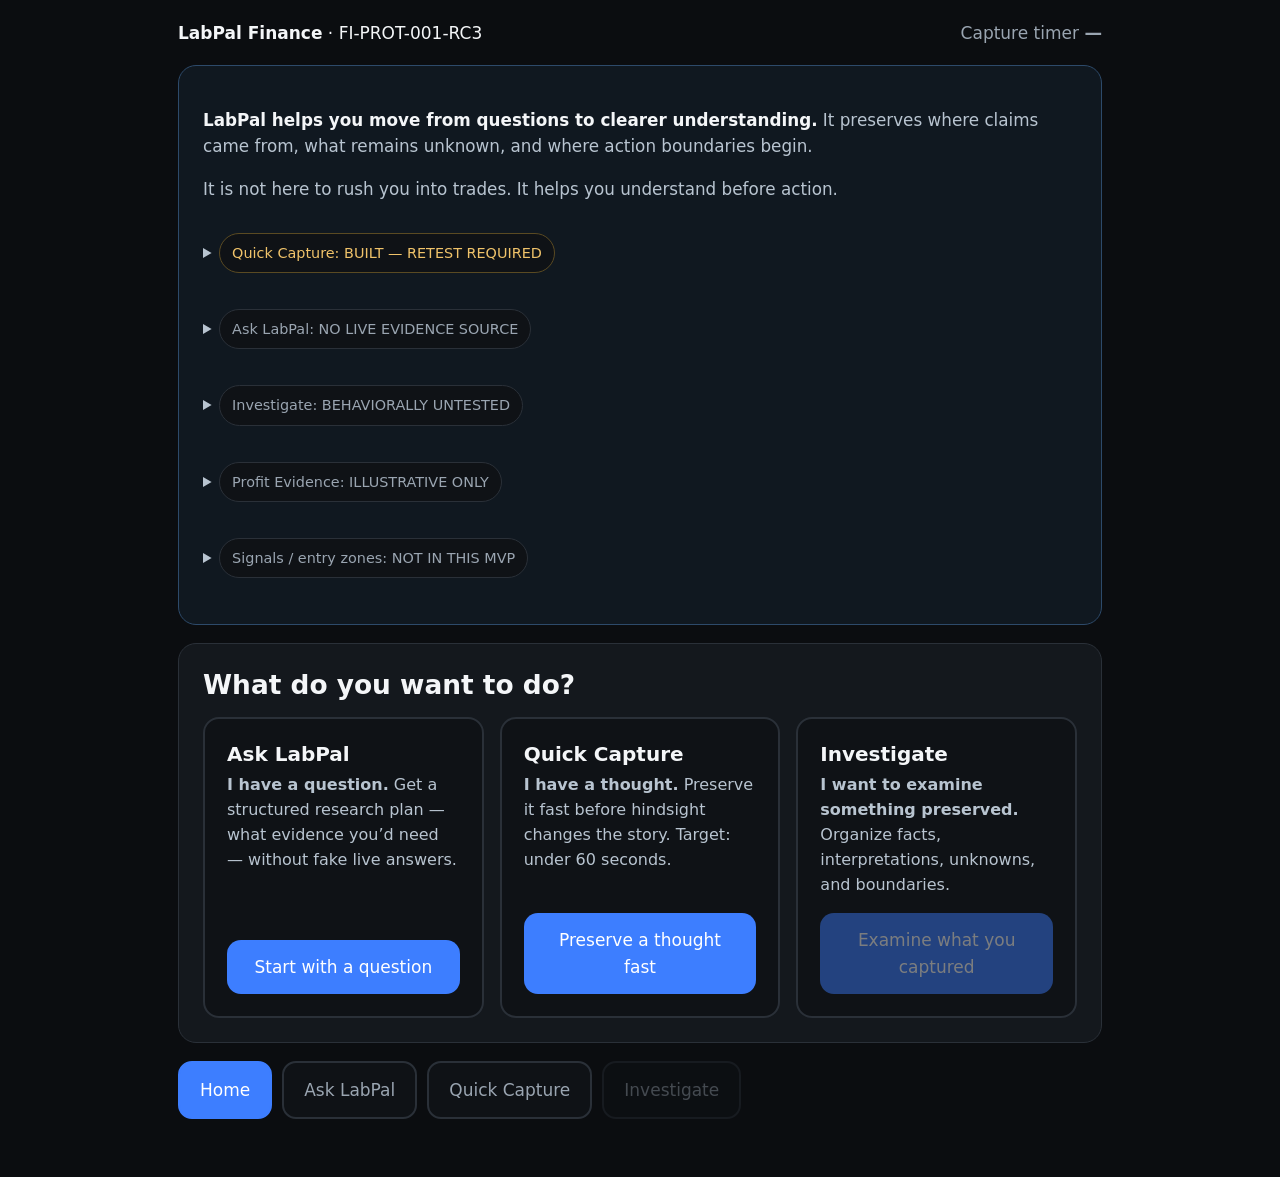
==== commit 0dc32fed: "FI-PROT-001-RC3 improve navigation and usability Co-authored-by: Cursor <cursoragent@cursor.com>" ====
--- a/prototypes/FI-PROT-001/index.html
+++ b/prototypes/FI-PROT-001/index.html
@@ -5,83 +5,128 @@
 <meta name="viewport" content="width=device-width,initial-scale=1">
 <title>LabPal Finance</title>
 <style>
-body{margin:0;background:#0b0d10;color:#f4f6f8;font:15px/1.5 system-ui,-apple-system,sans-serif}
-.s{max-width:920px;margin:auto;padding:24px}
-.c{background:#14181d;border:1px solid #2a3038;border-radius:18px;padding:22px;margin:16px 0}
-h1{font-size:26px;margin:0 0 8px}h2{font-size:18px;margin:0 0 8px}h3{font-size:15px;margin:0 0 8px;color:#e8ecf0}
-p,small,li{color:#9aa5b1}
-label{display:block;margin:14px 0 6px;color:#9aa5b1;font-size:13px}
-input,textarea,select{width:100%;box-sizing:border-box;background:#0f1216;color:#fff;border:1px solid #2a3038;border-radius:12px;padding:13px;font:inherit}
-textarea{min-height:88px;resize:vertical}
-button,.tab{padding:11px 16px;border:0;border-radius:12px;font-weight:700;margin-top:14px;cursor:pointer;font:inherit}
-button.primary{background:#3d7eff;color:#fff}button.primary:hover{background:#5a94ff}
-button.ghost{background:transparent;border:1px solid #2a3038;color:#c8d0d8}
-button.ghost:hover{border-color:#3d7eff;color:#fff}
+:root{--bg:#0b0d10;--card:#14181d;--input:#0f1216;--border:#2a3038;--text:#f4f6f8;--sub:#b8c4d0;--muted:#9aa5b1;--accent:#3d7eff;--accent-h:#5a94ff}
+*{box-sizing:border-box}
+body{margin:0;background:var(--bg);color:var(--text);font:17px/1.55 system-ui,-apple-system,sans-serif}
+.s{max-width:960px;margin:auto;padding:20px 18px 40px}
+.c{background:var(--card);border:1px solid var(--border);border-radius:18px;padding:24px;margin:18px 0}
+h1{font-size:1.65rem;margin:0 0 10px;line-height:1.25}
+h2{font-size:1.25rem;margin:0 0 10px;line-height:1.3}
+h3{font-size:1.05rem;margin:0 0 8px;color:#e8ecf0}
+p,li{color:var(--sub)}
+label{display:block;margin:16px 0 8px;color:var(--sub);font-size:1rem;font-weight:600}
+input,textarea,select{width:100%;background:var(--input);color:var(--text);border:2px solid var(--border);border-radius:14px;padding:16px;font:inherit;font-size:1rem}
+input:focus,textarea:focus,select:focus{outline:2px solid var(--accent);outline-offset:2px}
+textarea{min-height:100px;resize:vertical}
+button,.tab{min-height:48px;padding:14px 20px;border:0;border-radius:14px;font-weight:700;font-size:1rem;cursor:pointer;font:inherit;margin-top:14px}
+button.primary{background:var(--accent);color:#fff;width:100%;max-width:420px}
+button.primary:hover{background:var(--accent-h)}
+button.primary.lg{font-size:1.1rem;padding:18px 24px;max-width:100%}
+button.ghost{background:transparent;border:2px solid var(--border);color:var(--text)}
+button.ghost:hover{border-color:var(--accent)}
 button:disabled{opacity:.45;cursor:not-allowed}
-.hide{display:none}
-.chip{display:inline-block;border:1px solid #2a3038;border-radius:999px;padding:6px 10px;margin:4px 4px 4px 0;font-size:12px}
-.good{color:#70d69c;border-color:#2d5a42}.warn{color:#f0c36a;border-color:#5a4a22}.muted{color:#9aa5b1}.bad{color:#e8a0a0;border-color:#5a3030}
-.ev{border-left:3px solid #3d7eff;padding-left:12px;margin:14px 0}
-.notice{color:#f0c36a;border:1px dashed #f0c36a;padding:12px;border-radius:12px;margin:12px 0}
+.hide{display:none!important}
+.chip{display:inline-block;border:1px solid var(--border);border-radius:999px;padding:8px 12px;margin:4px 6px 4px 0;font-size:.9rem}
+.chip-btn{cursor:pointer;background:#0f1216;color:var(--text)}
+.chip-btn:hover{border-color:var(--accent)}
+.good{color:#70d69c;border-color:#2d5a42}.warn{color:#f0c36a;border-color:#5a4a22}.muted{color:var(--muted)}.bad{color:#e8a0a0;border-color:#5a3030}
+.ev{border-left:4px solid var(--accent);padding:14px 16px;margin:16px 0;background:#0f1216;border-radius:0 12px 12px 0}
+.notice{color:#f0c36a;border:2px dashed #f0c36a;padding:16px;border-radius:14px;margin:14px 0;font-size:1rem}
+.notice.ok{border-color:#2d5a42;color:#70d69c;background:#0d1510}
 .intro{border-color:#2d4a6a;background:#101820}
-.statusbar{display:flex;flex-wrap:wrap;gap:6px;margin:12px 0}
-.hdr{display:flex;justify-content:space-between;align-items:center;flex-wrap:wrap;gap:8px}
-#t{font-variant-numeric:tabular-nums;font-weight:700;color:#9aa5b1}
-#t.active{color:#f4f6f8}
-.modes{display:flex;flex-wrap:wrap;gap:8px;margin:16px 0}
-.tab{background:#0f1216;border:1px solid #2a3038;color:#9aa5b1}
-.tab.on{background:#3d7eff;border-color:#3d7eff;color:#fff}
+.onboard{font-size:1.05rem;color:var(--sub)}
+.onboard strong{color:var(--text)}
+.hdr{display:flex;justify-content:space-between;align-items:center;flex-wrap:wrap;gap:10px;margin-bottom:8px}
+#t{font-variant-numeric:tabular-nums;font-weight:700;color:var(--muted);font-size:1.1rem}
+#t.active{color:var(--text)}
+.modes{display:flex;flex-wrap:wrap;gap:10px;margin:18px 0}
+.tab{background:var(--input);border:2px solid var(--border);color:var(--muted);min-height:48px;margin-top:0}
+.tab.on{background:var(--accent);border-color:var(--accent);color:#fff}
 .tab:disabled{opacity:.4}
-.examples{display:flex;flex-wrap:wrap;gap:8px;margin:10px 0}
-.examples button{margin:0;font-size:13px;padding:8px 12px}
-.ctx{border:1px dashed #2a3038;border-radius:12px;padding:14px;margin-top:12px}
-.preserved{background:#101820;border-color:#2d4a6a}
-ul{margin:8px 0;padding-left:20px}
+.home-grid{display:grid;grid-template-columns:repeat(auto-fit,minmax(260px,1fr));gap:16px;margin-top:16px}
+.home-card{background:var(--input);border:2px solid var(--border);border-radius:16px;padding:22px;display:flex;flex-direction:column}
+.home-card h2{margin-bottom:6px}
+.home-card p{flex:1;margin:0 0 16px;font-size:1rem}
+.home-card button{margin-top:auto;width:100%}
+.examples{display:flex;flex-wrap:wrap;gap:10px;margin:12px 0}
+.examples button{margin:0;min-height:44px;font-size:.95rem}
+.ctx{border:2px dashed var(--border);border-radius:14px;padding:18px;margin-top:14px}
+.locked{background:#101820;border:2px solid #2d4a6a;border-radius:14px;padding:16px;margin-bottom:18px}
+.locked-label{font-size:.85rem;text-transform:uppercase;letter-spacing:.04em;color:var(--muted);margin-bottom:8px}
+ul{margin:8px 0;padding-left:22px}
+ul.compact li{margin:6px 0}
 .plan{margin-top:20px}
-.plan-lead{color:#c8d0d8;font-size:16px;margin:12px 0 16px}
-.plan-card{background:#0f1216;border:1px solid #2a3038;border-radius:14px;padding:18px;margin:12px 0}
-.plan-card.guide{border-color:#2d4a6a}
-.plan-card.muted-card{border-color:#2a3038;opacity:.95}
+.plan-card{background:var(--input);border:1px solid var(--border);border-radius:14px;padding:18px;margin:12px 0}
 .plan-card.boundary{border-color:#4a3a2a;background:#12100e}
-.plan-actions{display:flex;flex-wrap:wrap;gap:10px;margin-top:8px}
-.plan-actions button{margin-top:0}
-.badge-row{margin:12px 0}
+.plan-actions{display:flex;flex-wrap:wrap;gap:12px;margin-top:12px}
+.plan-actions button{width:auto;max-width:none;margin-top:0;min-height:48px}
+.badge-row{margin:14px 0}
+.status-details{margin:8px 0}
+.status-details summary{cursor:pointer;padding:10px 0;font-size:.95rem;color:var(--sub)}
+.status-details p{margin:6px 0 12px 24px;font-size:.95rem}
+.row-actions{display:flex;flex-wrap:wrap;gap:12px;margin-top:16px}
+.row-actions button{width:auto;max-width:none;margin-top:0}
+@media(max-width:600px){body{font-size:16px}.s{padding:14px}.c{padding:18px}button.primary{max-width:100%}}
 </style>
 </head>
 <body>
 <div class="s">
   <div class="hdr">
-    <div><b>LabPal Finance</b> · FI-PROT-001-RC2</div>
-    <div><small>Capture timer</small> <span id="t">—</span></div>
+    <div><b>LabPal Finance</b> · FI-PROT-001-RC3</div>
+    <div><span style="color:var(--muted)">Capture timer</span> <span id="t">—</span></div>
   </div>
 
   <section class="c intro">
-    <p>LabPal Finance helps you preserve market thoughts before hindsight changes the story. It is a research, decision-journaling, evidence-preservation, and self-audit tool — not a signal engine or broker.</p>
+    <p class="onboard"><strong>LabPal helps you move from questions to clearer understanding.</strong> It preserves where claims came from, what remains unknown, and where action boundaries begin.</p>
+    <p class="onboard">It is not here to rush you into trades. It helps you understand before action.</p>
     <div class="statusbar">
-      <span class="chip warn">Quick Capture: BUILT — RETEST REQUIRED</span>
-      <span class="chip muted">Ask LabPal: STRUCTURED RESEARCH PLAN — NO LIVE EVIDENCE SOURCE</span>
-      <span class="chip muted">Investigate: BUILT — BEHAVIORALLY UNTESTED</span>
-      <span class="chip muted">Profit Evidence Panel: ILLUSTRATIVE ONLY</span>
+      <details class="status-details"><summary><span class="chip warn chip-btn">Quick Capture: BUILT — RETEST REQUIRED</span></summary><p>Built and ready to try, but the founder quick-capture test (T1) has not passed yet. A new genuine capture retest is required.</p></details>
+      <details class="status-details"><summary><span class="chip muted chip-btn">Ask LabPal: NO LIVE EVIDENCE SOURCE</span></summary><p>Ask LabPal can structure research plans only. Live market feeds are not connected — no fabricated answers.</p></details>
+      <details class="status-details"><summary><span class="chip muted chip-btn">Investigate: BEHAVIORALLY UNTESTED</span></summary><p>The investigate flow exists but has not been validated with real founder use yet.</p></details>
+      <details class="status-details"><summary><span class="chip muted chip-btn">Profit Evidence: ILLUSTRATIVE ONLY</span></summary><p>Profit labels are placeholders. No outcome evidence exists until resolved cases are recorded.</p></details>
+      <details class="status-details"><summary><span class="chip muted chip-btn">Signals / entry zones: NOT IN THIS MVP</span></summary><p>No buy/sell recommendations, rankings, entry zones, broker execution, or profitability scores.</p></details>
+    </div>
+  </section>
+
+  <section id="modeHome" class="c">
+    <h1>What do you want to do?</h1>
+    <div class="home-grid">
+      <div class="home-card">
+        <h2>Ask LabPal</h2>
+        <p><strong>I have a question.</strong> Get a structured research plan — what evidence you’d need — without fake live answers.</p>
+        <button type="button" class="primary" onclick="goAsk()">Start with a question</button>
+      </div>
+      <div class="home-card">
+        <h2>Quick Capture</h2>
+        <p><strong>I have a thought.</strong> Preserve it fast before hindsight changes the story. Target: under 60 seconds.</p>
+        <button type="button" class="primary" onclick="goCapture()">Preserve a thought fast</button>
+      </div>
+      <div class="home-card">
+        <h2>Investigate</h2>
+        <p><strong>I want to examine something preserved.</strong> Organize facts, interpretations, unknowns, and boundaries.</p>
+        <button type="button" class="primary" id="homeInvBtn" onclick="goInvestigate()" disabled>Examine what you captured</button>
+      </div>
     </div>
   </section>
 
   <nav class="modes">
-    <button type="button" class="tab on" id="tabAsk" onclick="showMode('ask')">Ask LabPal</button>
+    <button type="button" class="tab" id="tabHome" onclick="showMode('home')">Home</button>
+    <button type="button" class="tab" id="tabAsk" onclick="showMode('ask')">Ask LabPal</button>
     <button type="button" class="tab" id="tabCap" onclick="showMode('capture')">Quick Capture</button>
     <button type="button" class="tab" id="tabInv" onclick="showMode('investigate')" disabled>Investigate</button>
   </nav>
 
-  <section id="modeAsk" class="c">
+  <section id="modeAsk" class="c hide">
     <h1>Ask LabPal</h1>
-    <p>Ask a research question. LabPal will build an <b>Understanding Plan</b> — how to investigate it — without fabricating live answers.</p>
-    <label>Your research question</label>
+    <p>I have a question. LabPal builds an <b>Understanding Plan</b> — not a fabricated answer.</p>
+    <label for="askQ">Your research question</label>
     <textarea id="askQ" placeholder="e.g. What evidence would I need to evaluate SCHD?"></textarea>
-    <p><small>Try an example — these open in Ask LabPal, not Quick Capture:</small></p>
+    <p style="color:var(--muted);font-size:.95rem">Examples — tap to try (Ask only, not Capture):</p>
     <div class="examples">
       <button type="button" class="ghost" onclick="fillAsk('How is the market today?')">Market today?</button>
-      <button type="button" class="ghost" onclick="fillAsk('Which companies are worth researching for the next 6 months?')">Research for 6 months?</button>
+      <button type="button" class="ghost" onclick="fillAsk('Which companies are worth researching for the next 6 months?')">6-month research?</button>
       <button type="button" class="ghost" onclick="fillAsk('What evidence would I need to evaluate SCHD?')">Evidence for SCHD?</button>
-      <button type="button" class="ghost" onclick="fillAsk('What is happening with silver?')">What about silver?</button>
+      <button type="button" class="ghost" onclick="fillAsk('What is happening with silver?')">Silver?</button>
     </div>
     <button type="button" class="primary" onclick="runAsk()">Build understanding plan</button>
     <div id="askOut" class="hide"></div>
@@ -89,64 +134,68 @@
 
   <section id="modeCapture" class="c hide">
     <h1>Quick Capture</h1>
-    <p>For a thought you <b>already have</b>. Do not clean the wording. Target: under 60 seconds.</p>
-    <p class="notice hide" id="capHint">Timer started — capture your thought before hindsight changes it.</p>
-    <label>Instrument / company / ETF / theme</label>
-    <input id="i" placeholder="e.g. SCHD, XAGUSD, dividend income theme" onfocus="startTimer()" oninput="startTimer()">
-    <label>What are you thinking right now?</label>
-    <textarea id="q" placeholder="Your raw thought. Leave it messy." onfocus="startTimer()" oninput="startTimer()"></textarea>
-    <button type="button" class="ghost" onclick="toggleCtx()">Add context (optional)</button>
-    <div id="ctx" class="ctx hide">
-      <label>Research horizon <small>(organizes timeframe only — no forecasts)</small></label>
-      <select id="hz" onfocus="startTimer()" onchange="startTimer()">
-        <option>Now / intraday</option>
-        <option>3 months</option>
-        <option>6 months</option>
-        <option>1 year</option>
-      </select>
-      <label>Evidence fragment</label>
-      <textarea id="f" placeholder="Only if naturally available" onfocus="startTimer()"></textarea>
-      <label>What is UNKNOWN right now?</label>
-      <textarea id="u" placeholder="Costs, catalyst timing, downside… UNKNOWN is valid." onfocus="startTimer()"></textarea>
-    </div>
-    <div id="hzWarn" class="notice hide"></div>
-    <button type="button" class="primary" onclick="save()">Preserve thought</button>
-  </section>
-
-  <section id="postCap" class="c preserved hide">
-    <h2>Thought preserved</h2>
-    <div id="preserved"></div>
-    <p>Your original wording is locked. Investigation adds structure — it does not rewrite history.</p>
-    <button type="button" class="primary" onclick="openInvestigate()">Investigate this thought</button>
+    <p>I have a thought. Leave the wording messy. Target: under 60 seconds.</p>
+    <p class="notice hide" id="capHint">Timer started — capture before hindsight changes it.</p>
+    <div id="capForm">
+      <label for="i">Subject</label>
+      <input id="i" placeholder="Company, ETF, theme — e.g. SCHD, silver, income" onfocus="startTimer()" oninput="startTimer()">
+      <label for="q">What are you thinking?</label>
+      <textarea id="q" placeholder="Your raw thought right now." onfocus="startTimer()" oninput="startTimer()"></textarea>
+      <button type="button" class="ghost" onclick="toggleCtx()">Add context (optional)</button>
+      <div id="ctx" class="ctx hide">
+        <label for="hz">Research horizon <span style="font-weight:400;color:var(--muted)">(organization only)</span></label>
+        <select id="hz" onfocus="startTimer()" onchange="startTimer()">
+          <option>Now / intraday</option>
+          <option>3 months</option>
+          <option>6 months</option>
+          <option>1 year</option>
+        </select>
+        <label for="f">Evidence fragment</label>
+        <textarea id="f" placeholder="Only if you already have it" onfocus="startTimer()"></textarea>
+        <label for="u">What is still unknown?</label>
+        <textarea id="u" placeholder="UNKNOWN is valid." onfocus="startTimer()"></textarea>
+      </div>
+      <div id="hzWarn" class="notice hide"></div>
+      <button type="button" class="primary lg" onclick="save()">Preserve thought</button>
+    </div>
+    <div id="capSaved" class="hide">
+      <div class="notice ok"><strong>Saved.</strong> Your original wording is protected.</div>
+      <div id="preserved" class="locked"></div>
+      <div class="row-actions">
+        <button type="button" class="primary" onclick="openInvestigate()">Investigate this</button>
+        <button type="button" class="ghost" onclick="captureAnother()">Capture another thought</button>
+      </div>
+    </div>
   </section>
 
   <section id="modeInvestigate" class="c hide">
     <h1>Investigate</h1>
-    <p>Organize what you captured or your research question. Investigation adds structure — it does not rewrite history.</p>
-    <div id="invFromAsk" class="plan-card guide hide"></div>
-    <div id="invPreserved" class="ev"></div>
-    <label>Research question / preserved thought</label>
-    <textarea id="invQuestion" readonly></textarea>
-    <label>Facts</label>
+    <p>Examine what you preserved. This adds structure — it does not rewrite your original words.</p>
+    <div id="invFromAsk" class="plan-card hide"></div>
+    <div class="locked" id="invLocked">
+      <div class="locked-label">Original wording — locked</div>
+      <div id="invPreserved"></div>
+    </div>
+    <label for="invFacts">What seems factual?</label>
     <textarea id="invFacts" placeholder="Direct observations only"></textarea>
-    <label>Interpretations</label>
-    <textarea id="invInterp" placeholder="Your reading of the facts"></textarea>
-    <label>Unknowns</label>
+    <label for="invInterp">What is your interpretation?</label>
+    <textarea id="invInterp" placeholder="Your reading — not proven yet"></textarea>
+    <label for="invUnk">What do you still not know?</label>
     <textarea id="invUnk"></textarea>
-    <label>Evidence needed</label>
+    <label for="invEv">What evidence would help?</label>
     <textarea id="invEv" placeholder="What would make this testable?"></textarea>
-    <label>What would change the thesis?</label>
+    <label for="invInv">What would change your mind?</label>
     <textarea id="invInv"></textarea>
-    <label>Contradictions / challenges</label>
-    <textarea id="invCon" placeholder="UNKNOWN is valid — absence is not proof of agreement."></textarea>
-    <label>Research horizon</label>
+    <label for="invCon">What feels risky or unclear?</label>
+    <textarea id="invCon" placeholder="Contradictions, challenges — UNKNOWN is valid"></textarea>
+    <label for="invHz">Research horizon</label>
     <select id="invHz">
       <option>Now / intraday</option>
       <option>3 months</option>
       <option>6 months</option>
       <option>1 year</option>
     </select>
-    <label>Continuity type</label>
+    <label for="invCt">Continuity type</label>
     <select id="invCt"><option>DISCRETE</option><option>STANDING</option></select>
     <p>
       <span class="chip warn">AI SUGGESTION: UNREVIEWED</span>
@@ -162,13 +211,13 @@
     <div id="sum"></div>
     <div id="invBoundary" class="plan-card boundary hide"></div>
     <h2>Profit Evidence Panel</h2>
-    <p><b>Profit evidence is not a recommendation.</b></p>
+    <p><strong>Profit evidence is not a recommendation.</strong></p>
     <span class="chip muted">NO OUTCOME EVIDENCE YET</span>
     <span class="chip warn">Observed expectancy: INSUFFICIENT DATA</span>
     <span class="chip muted">Costs: UNKNOWN</span>
     <span class="chip muted">Risk boundary: UNKNOWN</span>
     <span class="chip muted">Resolved cases: 0</span>
-    <p><small>No resolved outcome exists for this capture. A positive outcome would not automatically prove decision quality.</small></p>
+    <p style="font-size:1rem;color:var(--sub)">No resolved outcome exists for this capture. A positive outcome would not automatically prove decision quality.</p>
   </section>
 </div>
 <script>
@@ -181,118 +230,64 @@
   'No risk boundary defined',
   'No execution validity check'
 ];
-
-const CAN_DO = 'LabPal can help structure the research question, identify needed evidence, separate facts from interpretations, and preserve unknowns.';
-const CANNOT_DO = 'Live evidence sources are not connected yet, so LabPal cannot truthfully answer today’s market conditions, rank stocks, or generate entry zones.';
+const CAN_DO_BULLETS = [
+  'Structure the research question',
+  'Identify evidence you would need',
+  'Separate facts from interpretations',
+  'Preserve unknowns honestly'
+];
+const CANNOT_BULLETS = [
+  'Answer today’s market conditions live',
+  'Rank stocks or recommend trades',
+  'Generate entry zones or timing signals'
+];
 const ACTION_BOUNDARY = 'Research candidate ≠ recommendation. Entry zone ≠ validated action. LabPal requires sourced evidence, risk boundary, and review before action language.';
 
 function e(v) {
   return String(v || 'UNKNOWN').replace(/[&<>"]/g, x => ({'&':'&amp;','<':'&lt;','>':'&gt;','"':'&quot;'}[x]));
 }
-
-function extractTicker(q) {
-  return (q.match(/\b[A-Z]{2,5}\b/) || [])[0] || '';
-}
+function bullets(arr) { return `<ul class="compact">${arr.map(x => `<li>${e(x)}</li>`).join('')}</ul>`; }
+function extractTicker(q) { return (q.match(/\b[A-Z]{2,5}\b/) || [])[0] || ''; }
 
 function analyzeQuestion(q) {
-  const l = q.toLowerCase();
-  const ticker = extractTicker(q);
-  if (/\b(entry zone|when to enter|when to buy|best time to|timing signal|buy zone|sell zone)\b/.test(l)) {
+  const l = q.toLowerCase(), ticker = extractTicker(q);
+  if (/\b(entry zone|when to enter|when to buy|best time to|timing signal|buy zone|sell zone)\b/.test(l))
     return { type: 'Entry-zone / timing question — future gated', category: 'timing', ticker, gated: true };
-  }
-  if (/\b(buy now|sell now|what to buy|rank stocks|execute this trade|guaranteed|promise monthly profit|tell me exactly what)\b/.test(l)) {
+  if (/\b(buy now|sell now|what to buy|rank stocks|execute this trade|guaranteed|promise monthly profit|tell me exactly what)\b/.test(l))
     return { type: 'Action request — not supported in MVP', category: 'blocked', ticker, blocked: true };
-  }
-  if (/\b(how is the market|market today|what is happening with|happening with silver|happening with gold)\b/.test(l) || /\b(silver|gold|oil|commodit)\b/.test(l) && /\b(happening|today|now|going on)\b/.test(l)) {
+  if (/\b(how is the market|market today|what is happening with)\b/.test(l) || (/\b(silver|gold|oil|commodit)\b/.test(l) && /\b(happening|today|now|going on)\b/.test(l)))
     return { type: 'Market overview question', category: 'market', ticker: ticker || (/\bsilver\b/.test(l) ? 'SILVER' : /\bgold\b/.test(l) ? 'GOLD' : '') };
-  }
-  if (/\b(worth researching|companies to research|stocks worth|research for|researching for)\b/.test(l)) {
+  if (/\b(worth researching|companies to research|stocks worth|research for|researching for)\b/.test(l))
     return { type: 'Candidate discovery question', category: 'discovery', ticker };
-  }
-  if (/\b(schd\b|etf\b|fund\b)/.test(l) || (ticker && /\b(evidence|evaluate|assess|due diligence)\b/.test(l))) {
+  if (/\b(schd\b|etf\b|fund\b)/.test(l) || (ticker && /\b(evidence|evaluate|assess|due diligence)\b/.test(l)))
     return { type: 'Company / ETF research question', category: 'etf', ticker: ticker || 'SCHD' };
-  }
-  if (/\b(evidence|evaluate|thesis|invalid|what would make)\b/.test(l)) {
+  if (/\b(evidence|evaluate|thesis|invalid|what would make)\b/.test(l))
     return { type: 'Thesis evaluation question', category: 'thesis', ticker };
-  }
   return { type: 'General research question', category: 'general', ticker };
 }
 
 function evidenceFor(category, q, ticker) {
   const t = ticker || extractTicker(q) || 'the instrument';
   switch (category) {
-    case 'etf':
-      return [
-        `Fund factsheet for ${t}`,
-        'Holdings exposure and concentration',
-        'Distribution history and sustainability',
-        'Expense ratio and total cost of ownership',
-        'Yield mechanics (qualified vs ordinary, ROC, NAV erosion)',
-        'Risk / drawdown history across regimes',
-        'Comparison against your stated income objective',
-        'Tax and currency impact for your context',
-        'Time horizon aligned to the question'
-      ];
-    case 'market':
-      return [
-        'Index performance with timestamped source links',
-        'Rates and yields context',
-        'Sector breadth and leadership',
-        'Major news catalysts (dated, sourced)',
-        'Volatility / risk sentiment indicators',
-        ticker === 'SILVER' || /\bsilver\b/i.test(q) ? 'Silver: spot vs futures basis, USD linkage, industrial demand data' : null,
-        'Connected live feed (NOT AVAILABLE in prototype)'
-      ].filter(Boolean);
-    case 'discovery':
-      return [
-        'Sector or theme filter tied to your objective',
-        'Earnings growth evidence (sourced filings, not headlines)',
-        'Valuation context vs history and peers',
-        'Balance sheet risk and leverage',
-        'Catalyst calendar for the 6-month horizon',
-        'Downside scenario you would accept',
-        'Reason each name is a research candidate only — not a recommendation'
-      ];
-    case 'timing':
-      return [
-        'Defined risk boundary before any timing language',
-        'Sourced price/volatility context (not available live here)',
-        'Invalidation level tied to thesis, not emotion',
-        'Cost of being wrong (time, capital, opportunity)',
-        'Review trigger — what would reopen the question',
-        'Entry-zone generation is future gated and not shown in this MVP'
-      ];
-    case 'thesis':
-      return [
-        `Primary documentation for ${t || 'the subject'}`,
-        'Facts vs interpretations explicitly separated',
-        'Falsification criteria — what would change the thesis',
-        'Evidence gaps before the thesis is testable',
-        'Comparator or benchmark for the claim'
-      ];
-    case 'blocked':
-      return [
-        'Reframe as a research or evidence question',
-        'State objective and horizon without action language',
-        'List unknowns before any decision framing',
-        'Preserve the question — do not seek a live pick list'
-      ];
-    default:
-      return [
-        'Primary source documents',
-        'Cost and tax assumptions',
-        'Time horizon',
-        'Explicit unknowns',
-        'Invalidation criteria'
-      ];
+    case 'etf': return [`Fund factsheet for ${t}`, 'Holdings exposure', 'Distribution history', 'Expense ratio', 'Yield mechanics', 'Drawdown history', 'Comparison vs income objective', 'Tax/currency impact', 'Time horizon'];
+    case 'market': return ['Index performance (timestamped sources)', 'Rates and yields', 'Sector breadth', 'Major catalysts (dated)', 'Volatility sentiment', ...(ticker === 'SILVER' || /\bsilver\b/i.test(q) ? ['Silver: spot, USD, industrial demand'] : []), 'Live feed: NOT AVAILABLE'];
+    case 'discovery': return ['Sector/theme filter', 'Earnings evidence (filings)', 'Valuation context', 'Balance sheet risk', 'Catalyst calendar (6 mo)', 'Downside scenario', 'Research candidate only — not a recommendation'];
+    case 'timing': return ['Risk boundary first', 'Sourced price context (not live here)', 'Invalidation level', 'Cost of being wrong', 'Review trigger', 'Entry zones: future gated'];
+    case 'thesis': return [`Documentation for ${t || 'subject'}`, 'Facts vs interpretations', 'Falsification criteria', 'Evidence gaps', 'Comparator/benchmark'];
+    case 'blocked': return ['Reframe as research question', 'State objective without action language', 'List unknowns first', 'No live pick lists'];
+    default: return ['Primary sources', 'Cost/tax assumptions', 'Time horizon', 'Unknowns', 'Invalidation criteria'];
   }
 }
 
 function buildPlan(q) {
   const meta = analyzeQuestion(q);
-  const evidence = evidenceFor(meta.category, q, meta.ticker);
-  const horizon = /\b6\s*months?|six\s*months?\b/i.test(q) ? '6 months' : /\b1\s*year|one\s*year\b/i.test(q) ? '1 year' : 'Now / intraday';
-  return { question: q, ...meta, evidence, unknowns: UNKNOWN_NOW, horizon, boundary: ACTION_BOUNDARY };
+  return {
+    question: q, ...meta,
+    evidence: evidenceFor(meta.category, q, meta.ticker),
+    unknowns: UNKNOWN_NOW,
+    horizon: /\b6\s*months?|six\s*months?\b/i.test(q) ? '6 months' : /\b1\s*year|one\s*year\b/i.test(q) ? '1 year' : 'Now / intraday',
+    boundary: ACTION_BOUNDARY
+  };
 }
 
 function card(title, body, cls = '') {
@@ -300,52 +295,50 @@
 }
 
 function renderPlan(plan) {
-  const gatedNote = plan.gated ? '<p><span class="chip warn">Future gated — timing / entry-zone support not in this MVP</span></p>' : '';
-  const blockedNote = plan.blocked ? '<p><span class="chip bad">Action language detected — LabPal will not recommend trades</span></p>' : '';
-  return `
-    <div class="plan">
-      <p class="plan-lead">Here’s how to investigate: <em>${e(plan.question)}</em></p>
-      <div class="badge-row">
-        <span class="chip muted">CURRENT EVIDENCE SOURCE NOT CONNECTED</span>
-        <span class="chip warn">AI SUGGESTION: UNREVIEWED</span>
-      </div>
-      ${card('Question type', `<p>${e(plan.type)}</p>${gatedNote}${blockedNote}`, 'guide')}
-      ${card('What LabPal can do now', `<p>${CAN_DO}</p>`, 'guide')}
-      ${card('What LabPal cannot do yet', `<p>${CANNOT_DO}</p>`, 'muted-card')}
-      ${card('Evidence needed', `<ul>${plan.evidence.map(x => `<li>${e(x)}</li>`).join('')}</ul>`, 'guide')}
-      ${card('Unknown right now', `<ul>${plan.unknowns.map(x => `<li>${e(x)}</li>`).join('')}</ul>`, 'muted-card')}
-      ${card('Safe next action', `
-        <p>Move this question into your workflow — no live recommendations are generated.</p>
-        <div class="plan-actions">
-          <button type="button" class="primary" onclick="preserveQuestion()">Preserve this research question</button>
-          <button type="button" class="ghost" onclick="convertToCapture()">Convert to Quick Capture</button>
-          <button type="button" class="ghost" onclick="startInvestigateTemplate()">Start Investigate template</button>
-        </div>`, 'guide')}
-      ${card('Action boundary', `<p>${ACTION_BOUNDARY}</p>`, 'boundary')}
-    </div>`;
+  const extra = plan.gated ? '<li>Timing/entry-zone support is future gated</li>' : plan.blocked ? '<li>Action requests are not supported — reframe as research</li>' : '';
+  return `<div class="plan">
+    <div class="badge-row"><span class="chip muted">NO LIVE EVIDENCE SOURCE</span><span class="chip warn">AI SUGGESTION: UNREVIEWED</span></div>
+    ${card('Your question', `<p style="font-size:1.1rem;color:var(--text)">${e(plan.question)}</p>`)}
+    ${card('Question type', `<ul class="compact"><li>${e(plan.type)}</li>${extra}</ul>`, '')}
+    ${card('What LabPal can do now', bullets(CAN_DO_BULLETS))}
+    ${card('Evidence needed', bullets(plan.evidence))}
+    ${card('Unknown right now', bullets(plan.unknowns))}
+    ${card('Safe next step', `${bullets(['Preserve this question', 'Convert to Quick Capture', 'Start Investigate template'])}
+      <div class="plan-actions">
+        <button type="button" class="primary" onclick="preserveQuestion()">Preserve question</button>
+        <button type="button" class="ghost" onclick="convertToCapture()">Convert to Capture</button>
+        <button type="button" class="ghost" onclick="startInvestigateTemplate()">Start Investigate</button>
+      </div>`)}
+    ${card('Action boundary', `<p>${ACTION_BOUNDARY}</p>`, 'boundary')}
+    <p style="color:var(--muted);font-size:.95rem">LabPal cannot yet: ${CANNOT_BULLETS.join(' · ')}</p>
+  </div>`;
+}
+
+function enableInvestigate() {
+  tabInv.disabled = false;
+  homeInvBtn.disabled = false;
 }
 
 function showMode(mode) {
+  modeHome.classList.toggle('hide', mode !== 'home');
   modeAsk.classList.toggle('hide', mode !== 'ask');
   modeCapture.classList.toggle('hide', mode !== 'capture');
   modeInvestigate.classList.toggle('hide', mode !== 'investigate');
+  tabHome.classList.toggle('on', mode === 'home');
   tabAsk.classList.toggle('on', mode === 'ask');
   tabCap.classList.toggle('on', mode === 'capture');
   tabInv.classList.toggle('on', mode === 'investigate');
 }
 
-function fillAsk(text) {
-  askQ.value = text;
-  showMode('ask');
-}
+function goAsk() { showMode('ask'); }
+function goCapture() { showMode('capture'); capForm.classList.remove('hide'); capSaved.classList.add('hide'); }
+function goInvestigate() { if (cap || localStorage.getItem('lp')) openInvestigate(); }
+
+function fillAsk(text) { askQ.value = text; showMode('ask'); }
 
 function runAsk() {
   const q = askQ.value.trim();
-  if (!q) {
-    askOut.innerHTML = card('Enter a question', '<p>Type a research question above to build your understanding plan.</p>', 'muted-card');
-    askOut.classList.remove('hide');
-    return;
-  }
+  if (!q) { askOut.innerHTML = card('Your question', '<p>Type a question above first.</p>'); askOut.classList.remove('hide'); return; }
   lastPlan = buildPlan(q);
   localStorage.setItem('lpAsk', JSON.stringify(lastPlan));
   askOut.innerHTML = renderPlan(lastPlan);
@@ -356,48 +349,36 @@
 function preserveQuestion() {
   if (!lastPlan) return;
   localStorage.setItem('lpAskPreserved', JSON.stringify({ ...lastPlan, preservedAt: new Date().toISOString() }));
-  alert('Research question preserved in this browser session. You can convert it to capture or investigate next.');
+  alert('Research question preserved in this browser.');
 }
 
 function convertToCapture() {
   if (!lastPlan) return;
-  const subj = lastPlan.ticker || (lastPlan.category === 'discovery' ? 'Research candidates' : lastPlan.category === 'market' ? (/\bsilver\b/i.test(lastPlan.question) ? 'Silver' : 'Market overview') : 'Research question');
-  i.value = subj;
-  q.value = lastPlan.question;
+  const subj = lastPlan.ticker || (lastPlan.category === 'discovery' ? 'Research candidates' : lastPlan.category === 'market' ? (/\bsilver\b/i.test(lastPlan.question) ? 'Silver' : 'Market') : 'Research');
+  i.value = subj; q.value = lastPlan.question;
   if (lastPlan.horizon === '6 months') { ctx.classList.remove('hide'); hz.value = '6 months'; }
   if (lastPlan.horizon === '1 year') { ctx.classList.remove('hide'); hz.value = '1 year'; }
   u.value = lastPlan.unknowns.join('; ');
+  capForm.classList.remove('hide'); capSaved.classList.add('hide');
   showMode('capture');
 }
 
 function startInvestigateTemplate() {
   if (!lastPlan) return;
-  const subj = lastPlan.ticker || (/\bsilver\b/i.test(lastPlan.question) ? 'Silver' : 'Research question');
-  cap = {
-    instrument: subj,
-    thought: lastPlan.question,
-    fragment: '',
-    unknowns: lastPlan.unknowns.join('\n'),
-    horizon: lastPlan.horizon || 'Now / intraday',
-    fromAsk: true,
-    timestamp: new Date().toISOString(),
-    seconds: 0
-  };
+  const subj = lastPlan.ticker || (/\bsilver\b/i.test(lastPlan.question) ? 'Silver' : 'Research');
+  cap = { instrument: subj, thought: lastPlan.question, fragment: '', unknowns: lastPlan.unknowns.join('\n'), horizon: lastPlan.horizon || 'Now / intraday', fromAsk: true, timestamp: new Date().toISOString(), seconds: 0 };
   localStorage.setItem('lp', JSON.stringify(cap));
-  tabInv.disabled = false;
-  invFromAsk.innerHTML = `<h3>Investigate template from Ask LabPal</h3><p>${e(lastPlan.type)}</p><p><small>${ACTION_BOUNDARY}</small></p>`;
+  enableInvestigate();
+  invFromAsk.innerHTML = `<h3>From Ask LabPal</h3><p>${e(lastPlan.type)}</p>`;
   invFromAsk.classList.remove('hide');
-  invPreserved.innerHTML = '';
-  invQuestion.value = lastPlan.question;
-  invFacts.value = '';
-  invInterp.value = '';
+  invPreserved.innerHTML = e(lastPlan.question);
+  invFacts.value = ''; invInterp.value = '';
   invUnk.value = lastPlan.unknowns.join('\n');
   invEv.value = lastPlan.evidence.join('\n');
-  invInv.value = lastPlan.gated ? 'Any timing claim without sourced evidence and risk boundary.' : '';
+  invInv.value = lastPlan.gated ? 'Timing claims need sourced evidence and risk boundary.' : '';
   invCon.value = '';
   invHz.value = lastPlan.horizon === '6 months' ? '6 months' : lastPlan.horizon === '1 year' ? '1 year' : 'Now / intraday';
   showMode('investigate');
-  postCap.classList.add('hide');
 }
 
 function startTimer() {
@@ -411,86 +392,77 @@
   }, 250);
 }
 
-function toggleCtx() {
-  ctx.classList.toggle('hide');
-  if (!ctx.classList.contains('hide')) startTimer();
-}
+function toggleCtx() { ctx.classList.toggle('hide'); if (!ctx.classList.contains('hide')) startTimer(); }
 
 function horizonMismatch(text, horizon) {
-  const l = text.toLowerCase();
-  const long = /\b(6\s*months?|six\s*months?|1\s*year|one\s*year|12\s*months?|annual)\b/.test(l);
-  return long && horizon === 'Now / intraday';
+  return /\b(6\s*months?|six\s*months?|1\s*year|one\s*year|12\s*months?|annual)\b/i.test(text) && horizon === 'Now / intraday';
 }
 
 function mismatchNotice(text, horizon) {
   if (!horizonMismatch(text, horizon)) return '';
-  const mentioned = /\b1\s*year|one\s*year|12\s*months?\b/i.test(text) ? '1 year' : '6 months';
-  return `Possible horizon mismatch: your preserved words mention ${mentioned}. Current selected horizon: ${horizon}. Review?`;
+  const m = /\b1\s*year|one\s*year|12\s*months?\b/i.test(text) ? '1 year' : '6 months';
+  return `Possible horizon mismatch: your words mention ${m}. Selected horizon: ${horizon}. Review?`;
 }
 
 function save() {
-  const thought = q.value.trim() || 'UNKNOWN';
-  const horizon = hz.value;
-  const warn = mismatchNotice(thought + ' ' + (u.value || '') + ' ' + (f.value || ''), horizon);
-  cap = {
-    instrument: i.value.trim() || 'UNKNOWN',
-    thought,
-    fragment: f.value.trim() || '',
-    unknowns: u.value.trim() || '',
-    horizon,
-    timestamp: new Date().toISOString(),
-    seconds: timerStart ? Math.floor((Date.now() - timerStart) / 1000) : 0
-  };
+  const thought = q.value.trim() || 'UNKNOWN', horizon = hz.value;
+  const warn = mismatchNotice([thought, u.value, f.value].join(' '), horizon);
+  cap = { instrument: i.value.trim() || 'UNKNOWN', thought, fragment: f.value.trim() || '', unknowns: u.value.trim() || '', horizon, timestamp: new Date().toISOString(), seconds: timerStart ? Math.floor((Date.now() - timerStart) / 1000) : 0 };
   localStorage.setItem('lp', JSON.stringify(cap));
-  if (warn) { hzWarn.textContent = warn; hzWarn.classList.remove('hide'); } else { hzWarn.classList.add('hide'); }
-  preserved.innerHTML = `<b>${e(cap.instrument)}</b><br>${e(cap.thought)}<br><small>${cap.seconds}s · ${e(cap.timestamp)}</small>`;
-  postCap.classList.remove('hide');
-  tabInv.disabled = false;
+  if (warn) { hzWarn.textContent = warn; hzWarn.classList.remove('hide'); } else hzWarn.classList.add('hide');
+  preserved.innerHTML = `<strong>${e(cap.instrument)}</strong><br><br>${e(cap.thought)}<br><br><span style="color:var(--muted)">${cap.seconds}s · preserved ${e(cap.timestamp)}</span>`;
+  capForm.classList.add('hide');
+  capSaved.classList.remove('hide');
+  enableInvestigate();
   invFromAsk.classList.add('hide');
   showMode('capture');
-  modeCapture.classList.add('hide');
+}
+
+function captureAnother() {
+  i.value = ''; q.value = ''; f.value = ''; u.value = '';
+  timerStart = null; if (timerId) clearInterval(timerId);
+  t.textContent = '—'; t.classList.remove('active');
+  capHint.classList.add('hide'); hzWarn.classList.add('hide');
+  capForm.classList.remove('hide'); capSaved.classList.add('hide');
 }
 
 function openInvestigate() {
   if (!cap) cap = JSON.parse(localStorage.getItem('lp') || 'null');
   if (!cap) return;
   invFromAsk.classList.add('hide');
-  invQuestion.value = cap.thought;
-  invPreserved.innerHTML = `<b>Preserved thought</b> (original wording locked)<br>${e(cap.thought)}<br><small>${e(cap.instrument)} · ${e(cap.timestamp)}</small>`;
+  invPreserved.innerHTML = e(cap.thought) + `<br><br><span style="color:var(--muted)">${e(cap.instrument)} · ${e(cap.timestamp)}</span>`;
   invUnk.value = cap.unknowns || '';
   invHz.value = cap.horizon || 'Now / intraday';
   invFacts.value = cap.fragment || '';
   invInterp.value = '';
   showMode('investigate');
-  postCap.classList.add('hide');
 }
 
 function finishInvestigate() {
   if (!cap) cap = JSON.parse(localStorage.getItem('lp') || '{}');
   const horizon = invHz.value;
-  const allText = [cap.thought, invFacts.value, invInterp.value, invUnk.value, invInv.value].join(' ');
-  const warn = mismatchNotice(allText, horizon);
-  if (warn) { invHzWarn.textContent = warn; invHzWarn.classList.remove('hide'); } else { invHzWarn.classList.add('hide'); }
-  cap.investigation = {
-    facts: invFacts.value, interpretations: invInterp.value, unknowns: invUnk.value,
-    evidenceNeeded: invEv.value, invalidation: invInv.value, contradictions: invCon.value,
-    horizon, continuity: invCt.value
-  };
+  const warn = mismatchNotice([cap.thought, invFacts.value, invInterp.value, invUnk.value, invInv.value].join(' '), horizon);
+  if (warn) { invHzWarn.textContent = warn; invHzWarn.classList.remove('hide'); } else invHzWarn.classList.add('hide');
+  cap.investigation = { facts: invFacts.value, interpretations: invInterp.value, unknowns: invUnk.value, evidenceNeeded: invEv.value, invalidation: invInv.value, contradictions: invCon.value, horizon, continuity: invCt.value };
   localStorage.setItem('lp', JSON.stringify(cap));
   sum.innerHTML = `
-    <div class="ev"><b>Preserved thought</b><br>${e(cap.thought)}<br><small>${e(cap.instrument)} · ${cap.seconds || 0}s capture · original wording preserved</small></div>
-    <div class="ev"><b>What is fact</b><br>${e(invFacts.value) || 'UNKNOWN'}</div>
-    <div class="ev"><b>What is interpretation</b><br>${e(invInterp.value) || 'UNKNOWN'}</div>
-    <div class="ev"><b>What is unknown</b><br>${e(invUnk.value) || 'UNKNOWN'}</div>
-    <div class="ev"><b>Evidence needed</b><br>${e(invEv.value) || 'UNKNOWN'}</div>
-    <div class="ev"><b>What would change the thesis</b><br>${e(invInv.value) || 'UNKNOWN'}</div>
-    <div class="ev"><b>Contradictions / challenges</b><br>${e(invCon.value) || 'UNKNOWN — none preserved yet; absence is not proof of agreement.'}</div>
-    <div class="ev"><b>Research horizon</b><br>${e(horizon)} · <b>Continuity</b>: ${e(invCt.value)}</div>`;
+    <div class="ev"><b>Preserved thought</b><br>${e(cap.thought)}<br><span style="color:var(--muted)">${e(cap.instrument)} · original wording locked</span></div>
+    <div class="ev"><b>What seems factual</b><br>${e(invFacts.value) || 'UNKNOWN'}</div>
+    <div class="ev"><b>Your interpretation</b><br>${e(invInterp.value) || 'UNKNOWN'}</div>
+    <div class="ev"><b>Still unknown</b><br>${e(invUnk.value) || 'UNKNOWN'}</div>
+    <div class="ev"><b>Evidence that would help</b><br>${e(invEv.value) || 'UNKNOWN'}</div>
+    <div class="ev"><b>What would change your mind</b><br>${e(invInv.value) || 'UNKNOWN'}</div>
+    <div class="ev"><b>Risky or unclear</b><br>${e(invCon.value) || 'UNKNOWN'}</div>
+    <div class="ev"><b>Horizon</b> ${e(horizon)} · <b>Continuity</b> ${e(invCt.value)}</div>`;
   invBoundary.innerHTML = `<h3>Action boundary</h3><p>${ACTION_BOUNDARY}</p>`;
   invBoundary.classList.remove('hide');
   results.classList.remove('hide');
   results.scrollIntoView({ behavior: 'smooth' });
 }
+
+// init: home screen; enable investigate if prior capture exists
+if (localStorage.getItem('lp')) enableInvestigate();
+showMode('home');
 </script>
 </body>
 </html>
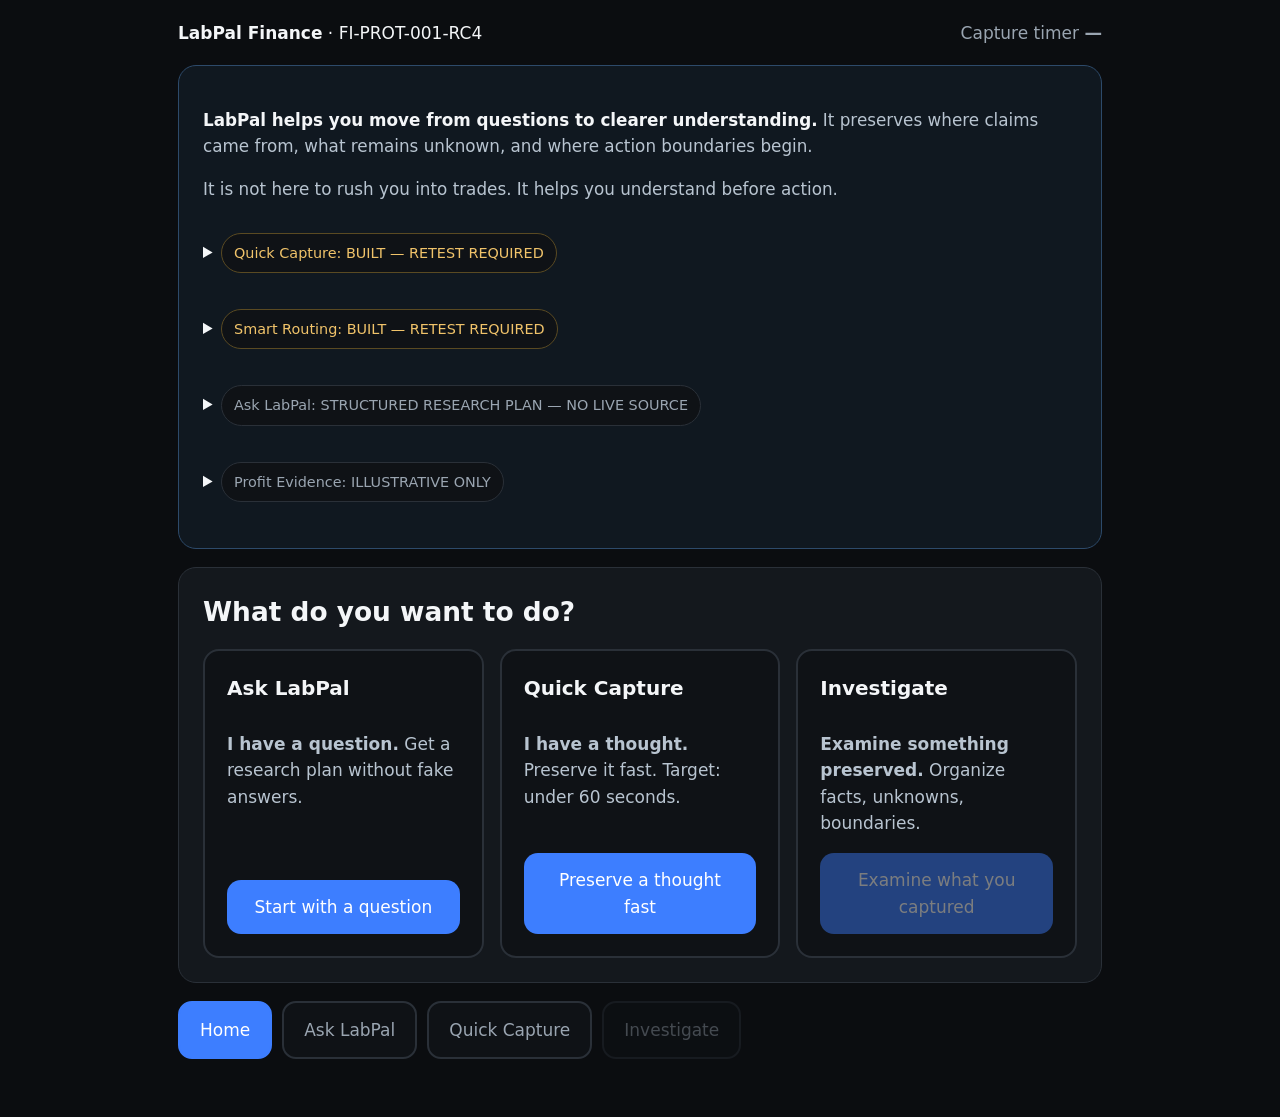
==== commit b8771efe: "FI-PROT-001-RC4 add smart routing and question detection Co-authored-by: Cursor <cursoragent@cursor." ====
--- a/prototypes/FI-PROT-001/index.html
+++ b/prototypes/FI-PROT-001/index.html
@@ -10,9 +10,7 @@
 body{margin:0;background:var(--bg);color:var(--text);font:17px/1.55 system-ui,-apple-system,sans-serif}
 .s{max-width:960px;margin:auto;padding:20px 18px 40px}
 .c{background:var(--card);border:1px solid var(--border);border-radius:18px;padding:24px;margin:18px 0}
-h1{font-size:1.65rem;margin:0 0 10px;line-height:1.25}
-h2{font-size:1.25rem;margin:0 0 10px;line-height:1.3}
-h3{font-size:1.05rem;margin:0 0 8px;color:#e8ecf0}
+h1{font-size:1.65rem;margin:0 0 10px}h2{font-size:1.25rem;margin:0 0 10px}h3{font-size:1.05rem;margin:0 0 8px;color:#e8ecf0}
 p,li{color:var(--sub)}
 label{display:block;margin:16px 0 8px;color:var(--sub);font-size:1rem;font-weight:600}
 input,textarea,select{width:100%;background:var(--input);color:var(--text);border:2px solid var(--border);border-radius:14px;padding:16px;font:inherit;font-size:1rem}
@@ -28,15 +26,16 @@
 .hide{display:none!important}
 .chip{display:inline-block;border:1px solid var(--border);border-radius:999px;padding:8px 12px;margin:4px 6px 4px 0;font-size:.9rem}
 .chip-btn{cursor:pointer;background:#0f1216;color:var(--text)}
-.chip-btn:hover{border-color:var(--accent)}
 .good{color:#70d69c;border-color:#2d5a42}.warn{color:#f0c36a;border-color:#5a4a22}.muted{color:var(--muted)}.bad{color:#e8a0a0;border-color:#5a3030}
 .ev{border-left:4px solid var(--accent);padding:14px 16px;margin:16px 0;background:#0f1216;border-radius:0 12px 12px 0}
 .notice{color:#f0c36a;border:2px dashed #f0c36a;padding:16px;border-radius:14px;margin:14px 0;font-size:1rem}
 .notice.ok{border-color:#2d5a42;color:#70d69c;background:#0d1510}
+.notice.route{border-color:#3d7eff;color:#c8d8ff;background:#0d1218}
+.notice.boundary{border-color:#a05050;color:#e8c0c0;background:#150d0d}
 .intro{border-color:#2d4a6a;background:#101820}
-.onboard{font-size:1.05rem;color:var(--sub)}
-.onboard strong{color:var(--text)}
-.hdr{display:flex;justify-content:space-between;align-items:center;flex-wrap:wrap;gap:10px;margin-bottom:8px}
+.onboard{font-size:1.05rem;color:var(--sub)}.onboard strong{color:var(--text)}
+.helper{font-size:.95rem;color:var(--muted);margin:0 0 12px;padding:12px;background:var(--input);border-radius:12px;border:1px solid var(--border)}
+.hdr{display:flex;justify-content:space-between;align-items:center;flex-wrap:wrap;gap:10px}
 #t{font-variant-numeric:tabular-nums;font-weight:700;color:var(--muted);font-size:1.1rem}
 #t.active{color:var(--text)}
 .modes{display:flex;flex-wrap:wrap;gap:10px;margin:18px 0}
@@ -45,34 +44,29 @@
 .tab:disabled{opacity:.4}
 .home-grid{display:grid;grid-template-columns:repeat(auto-fit,minmax(260px,1fr));gap:16px;margin-top:16px}
 .home-card{background:var(--input);border:2px solid var(--border);border-radius:16px;padding:22px;display:flex;flex-direction:column}
-.home-card h2{margin-bottom:6px}
-.home-card p{flex:1;margin:0 0 16px;font-size:1rem}
 .home-card button{margin-top:auto;width:100%}
 .examples{display:flex;flex-wrap:wrap;gap:10px;margin:12px 0}
 .examples button{margin:0;min-height:44px;font-size:.95rem}
 .ctx{border:2px dashed var(--border);border-radius:14px;padding:18px;margin-top:14px}
 .locked{background:#101820;border:2px solid #2d4a6a;border-radius:14px;padding:16px;margin-bottom:18px}
 .locked-label{font-size:.85rem;text-transform:uppercase;letter-spacing:.04em;color:var(--muted);margin-bottom:8px}
-ul{margin:8px 0;padding-left:22px}
-ul.compact li{margin:6px 0}
-.plan{margin-top:20px}
+ul{margin:8px 0;padding-left:22px}ul.compact li{margin:6px 0}
 .plan-card{background:var(--input);border:1px solid var(--border);border-radius:14px;padding:18px;margin:12px 0}
 .plan-card.boundary{border-color:#4a3a2a;background:#12100e}
 .plan-actions{display:flex;flex-wrap:wrap;gap:12px;margin-top:12px}
 .plan-actions button{width:auto;max-width:none;margin-top:0;min-height:48px}
 .badge-row{margin:14px 0}
 .status-details{margin:8px 0}
-.status-details summary{cursor:pointer;padding:10px 0;font-size:.95rem;color:var(--sub)}
-.status-details p{margin:6px 0 12px 24px;font-size:.95rem}
+.status-details summary{cursor:pointer;padding:10px 0}
 .row-actions{display:flex;flex-wrap:wrap;gap:12px;margin-top:16px}
 .row-actions button{width:auto;max-width:none;margin-top:0}
-@media(max-width:600px){body{font-size:16px}.s{padding:14px}.c{padding:18px}button.primary{max-width:100%}}
+@media(max-width:600px){body{font-size:16px}button.primary{max-width:100%}}
 </style>
 </head>
 <body>
 <div class="s">
   <div class="hdr">
-    <div><b>LabPal Finance</b> · FI-PROT-001-RC3</div>
+    <div><b>LabPal Finance</b> · FI-PROT-001-RC4</div>
     <div><span style="color:var(--muted)">Capture timer</span> <span id="t">—</span></div>
   </div>
 
@@ -80,32 +74,19 @@
     <p class="onboard"><strong>LabPal helps you move from questions to clearer understanding.</strong> It preserves where claims came from, what remains unknown, and where action boundaries begin.</p>
     <p class="onboard">It is not here to rush you into trades. It helps you understand before action.</p>
     <div class="statusbar">
-      <details class="status-details"><summary><span class="chip warn chip-btn">Quick Capture: BUILT — RETEST REQUIRED</span></summary><p>Built and ready to try, but the founder quick-capture test (T1) has not passed yet. A new genuine capture retest is required.</p></details>
-      <details class="status-details"><summary><span class="chip muted chip-btn">Ask LabPal: NO LIVE EVIDENCE SOURCE</span></summary><p>Ask LabPal can structure research plans only. Live market feeds are not connected — no fabricated answers.</p></details>
-      <details class="status-details"><summary><span class="chip muted chip-btn">Investigate: BEHAVIORALLY UNTESTED</span></summary><p>The investigate flow exists but has not been validated with real founder use yet.</p></details>
-      <details class="status-details"><summary><span class="chip muted chip-btn">Profit Evidence: ILLUSTRATIVE ONLY</span></summary><p>Profit labels are placeholders. No outcome evidence exists until resolved cases are recorded.</p></details>
-      <details class="status-details"><summary><span class="chip muted chip-btn">Signals / entry zones: NOT IN THIS MVP</span></summary><p>No buy/sell recommendations, rankings, entry zones, broker execution, or profitability scores.</p></details>
+      <details class="status-details"><summary><span class="chip warn chip-btn">Quick Capture: BUILT — RETEST REQUIRED</span></summary><p>Founder quick-capture retest (T1-R2) still required.</p></details>
+      <details class="status-details"><summary><span class="chip warn chip-btn">Smart Routing: BUILT — RETEST REQUIRED</span></summary><p>Detects research questions in capture and offers routing — needs founder retest.</p></details>
+      <details class="status-details"><summary><span class="chip muted chip-btn">Ask LabPal: STRUCTURED RESEARCH PLAN — NO LIVE SOURCE</span></summary><p>Plans research only. No live market feeds connected.</p></details>
+      <details class="status-details"><summary><span class="chip muted chip-btn">Profit Evidence: ILLUSTRATIVE ONLY</span></summary><p>No outcome evidence until resolved cases exist.</p></details>
     </div>
   </section>
 
   <section id="modeHome" class="c">
     <h1>What do you want to do?</h1>
     <div class="home-grid">
-      <div class="home-card">
-        <h2>Ask LabPal</h2>
-        <p><strong>I have a question.</strong> Get a structured research plan — what evidence you’d need — without fake live answers.</p>
-        <button type="button" class="primary" onclick="goAsk()">Start with a question</button>
-      </div>
-      <div class="home-card">
-        <h2>Quick Capture</h2>
-        <p><strong>I have a thought.</strong> Preserve it fast before hindsight changes the story. Target: under 60 seconds.</p>
-        <button type="button" class="primary" onclick="goCapture()">Preserve a thought fast</button>
-      </div>
-      <div class="home-card">
-        <h2>Investigate</h2>
-        <p><strong>I want to examine something preserved.</strong> Organize facts, interpretations, unknowns, and boundaries.</p>
-        <button type="button" class="primary" id="homeInvBtn" onclick="goInvestigate()" disabled>Examine what you captured</button>
-      </div>
+      <div class="home-card"><h2>Ask LabPal</h2><p><strong>I have a question.</strong> Get a research plan without fake answers.</p><button type="button" class="primary" onclick="goAsk()">Start with a question</button></div>
+      <div class="home-card"><h2>Quick Capture</h2><p><strong>I have a thought.</strong> Preserve it fast. Target: under 60 seconds.</p><button type="button" class="primary" onclick="goCapture()">Preserve a thought fast</button></div>
+      <div class="home-card"><h2>Investigate</h2><p><strong>Examine something preserved.</strong> Organize facts, unknowns, boundaries.</p><button type="button" class="primary" id="homeInvBtn" onclick="goInvestigate()" disabled>Examine what you captured</button></div>
     </div>
   </section>
 
@@ -118,15 +99,14 @@
 
   <section id="modeAsk" class="c hide">
     <h1>Ask LabPal</h1>
-    <p>I have a question. LabPal builds an <b>Understanding Plan</b> — not a fabricated answer.</p>
+    <p>LabPal builds an <b>Understanding Plan</b> — not a recommendation.</p>
     <label for="askQ">Your research question</label>
     <textarea id="askQ" placeholder="e.g. What evidence would I need to evaluate SCHD?"></textarea>
-    <p style="color:var(--muted);font-size:.95rem">Examples — tap to try (Ask only, not Capture):</p>
     <div class="examples">
       <button type="button" class="ghost" onclick="fillAsk('How is the market today?')">Market today?</button>
       <button type="button" class="ghost" onclick="fillAsk('Which companies are worth researching for the next 6 months?')">6-month research?</button>
       <button type="button" class="ghost" onclick="fillAsk('What evidence would I need to evaluate SCHD?')">Evidence for SCHD?</button>
-      <button type="button" class="ghost" onclick="fillAsk('What is happening with silver?')">Silver?</button>
+      <button type="button" class="ghost" onclick="fillAsk('how to invest in nvidia this month or schd?')">Nvidia vs SCHD?</button>
     </div>
     <button type="button" class="primary" onclick="runAsk()">Build understanding plan</button>
     <div id="askOut" class="hide"></div>
@@ -134,26 +114,24 @@
 
   <section id="modeCapture" class="c hide">
     <h1>Quick Capture</h1>
-    <p>I have a thought. Leave the wording messy. Target: under 60 seconds.</p>
-    <p class="notice hide" id="capHint">Timer started — capture before hindsight changes it.</p>
+    <p class="helper"><strong>Question or thought?</strong> If you are asking LabPal what to research, use <b>Ask LabPal</b>. If you already have a thought you want to preserve, use <b>Quick Capture</b>.</p>
+    <p>Leave the wording messy. Target: under 60 seconds.</p>
+    <p class="notice hide" id="capHint">Timer started.</p>
     <div id="capForm">
       <label for="i">Subject</label>
-      <input id="i" placeholder="Company, ETF, theme — e.g. SCHD, silver, income" onfocus="startTimer()" oninput="startTimer()">
+      <input id="i" placeholder="Company, ETF, theme" onfocus="markInteraction()" oninput="markInteraction()">
       <label for="q">What are you thinking?</label>
-      <textarea id="q" placeholder="Your raw thought right now." onfocus="startTimer()" oninput="startTimer()"></textarea>
+      <textarea id="q" placeholder="Your raw thought right now." onfocus="markInteraction()" oninput="markInteraction()"></textarea>
       <button type="button" class="ghost" onclick="toggleCtx()">Add context (optional)</button>
       <div id="ctx" class="ctx hide">
-        <label for="hz">Research horizon <span style="font-weight:400;color:var(--muted)">(organization only)</span></label>
-        <select id="hz" onfocus="startTimer()" onchange="startTimer()">
-          <option>Now / intraday</option>
-          <option>3 months</option>
-          <option>6 months</option>
-          <option>1 year</option>
+        <label for="hz">Research horizon</label>
+        <select id="hz" onfocus="markInteraction()" onchange="markInteraction()">
+          <option>Now / intraday</option><option>3 months</option><option>6 months</option><option>1 year</option>
         </select>
         <label for="f">Evidence fragment</label>
-        <textarea id="f" placeholder="Only if you already have it" onfocus="startTimer()"></textarea>
+        <textarea id="f" onfocus="markInteraction()"></textarea>
         <label for="u">What is still unknown?</label>
-        <textarea id="u" placeholder="UNKNOWN is valid." onfocus="startTimer()"></textarea>
+        <textarea id="u" onfocus="markInteraction()"></textarea>
       </div>
       <div id="hzWarn" class="notice hide"></div>
       <button type="button" class="primary lg" onclick="save()">Preserve thought</button>
@@ -161,7 +139,16 @@
     <div id="capSaved" class="hide">
       <div class="notice ok"><strong>Saved.</strong> Your original wording is protected.</div>
       <div id="preserved" class="locked"></div>
-      <div class="row-actions">
+      <div id="routeNotice" class="hide">
+        <div class="notice route"><strong>This looks like a research question, not only a saved thought.</strong> Your capture is preserved. You can route it for structured research.</div>
+        <div id="actionBoundaryNotice" class="notice boundary hide"></div>
+        <div class="row-actions">
+          <button type="button" class="primary" onclick="sendToAsk()">Send to Ask LabPal</button>
+          <button type="button" class="ghost" onclick="openInvestigate()">Investigate as preserved thought</button>
+          <button type="button" class="ghost" onclick="dismissRouting()">Keep as capture only</button>
+        </div>
+      </div>
+      <div id="capActions" class="row-actions">
         <button type="button" class="primary" onclick="openInvestigate()">Investigate this</button>
         <button type="button" class="ghost" onclick="captureAnother()">Capture another thought</button>
       </div>
@@ -170,37 +157,18 @@
 
   <section id="modeInvestigate" class="c hide">
     <h1>Investigate</h1>
-    <p>Examine what you preserved. This adds structure — it does not rewrite your original words.</p>
     <div id="invFromAsk" class="plan-card hide"></div>
-    <div class="locked" id="invLocked">
-      <div class="locked-label">Original wording — locked</div>
-      <div id="invPreserved"></div>
-    </div>
-    <label for="invFacts">What seems factual?</label>
-    <textarea id="invFacts" placeholder="Direct observations only"></textarea>
-    <label for="invInterp">What is your interpretation?</label>
-    <textarea id="invInterp" placeholder="Your reading — not proven yet"></textarea>
-    <label for="invUnk">What do you still not know?</label>
-    <textarea id="invUnk"></textarea>
-    <label for="invEv">What evidence would help?</label>
-    <textarea id="invEv" placeholder="What would make this testable?"></textarea>
-    <label for="invInv">What would change your mind?</label>
-    <textarea id="invInv"></textarea>
-    <label for="invCon">What feels risky or unclear?</label>
-    <textarea id="invCon" placeholder="Contradictions, challenges — UNKNOWN is valid"></textarea>
+    <div class="locked"><div class="locked-label">Original wording — locked</div><div id="invPreserved"></div></div>
+    <label for="invFacts">What seems factual?</label><textarea id="invFacts"></textarea>
+    <label for="invInterp">What is your interpretation?</label><textarea id="invInterp"></textarea>
+    <label for="invUnk">What do you still not know?</label><textarea id="invUnk"></textarea>
+    <label for="invEv">What evidence would help?</label><textarea id="invEv"></textarea>
+    <label for="invInv">What would change your mind?</label><textarea id="invInv"></textarea>
+    <label for="invCon">What feels risky or unclear?</label><textarea id="invCon"></textarea>
     <label for="invHz">Research horizon</label>
-    <select id="invHz">
-      <option>Now / intraday</option>
-      <option>3 months</option>
-      <option>6 months</option>
-      <option>1 year</option>
-    </select>
-    <label for="invCt">Continuity type</label>
-    <select id="invCt"><option>DISCRETE</option><option>STANDING</option></select>
-    <p>
-      <span class="chip warn">AI SUGGESTION: UNREVIEWED</span>
-      <span class="chip">Human acceptance ≠ verification</span>
-    </p>
+    <select id="invHz"><option>Now / intraday</option><option>3 months</option><option>6 months</option><option>1 year</option></select>
+    <label for="invCt">Continuity type</label><select id="invCt"><option>DISCRETE</option><option>STANDING</option></select>
+    <p><span class="chip warn">AI SUGGESTION: UNREVIEWED</span> <span class="chip">Human acceptance ≠ verification</span></p>
     <div id="invHzWarn" class="notice hide"></div>
     <button type="button" class="primary" onclick="finishInvestigate()">Save investigation</button>
   </section>
@@ -217,107 +185,184 @@
     <span class="chip muted">Costs: UNKNOWN</span>
     <span class="chip muted">Risk boundary: UNKNOWN</span>
     <span class="chip muted">Resolved cases: 0</span>
-    <p style="font-size:1rem;color:var(--sub)">No resolved outcome exists for this capture. A positive outcome would not automatically prove decision quality.</p>
   </section>
 </div>
 <script>
-let cap = null, timerStart = null, timerId = null, lastPlan = null;
-
-const UNKNOWN_NOW = [
-  'Current live data unavailable',
-  'Source freshness unknown',
-  'No suitability review performed',
-  'No risk boundary defined',
-  'No execution validity check'
-];
-const CAN_DO_BULLETS = [
-  'Structure the research question',
-  'Identify evidence you would need',
-  'Separate facts from interpretations',
-  'Preserve unknowns honestly'
-];
-const CANNOT_BULLETS = [
-  'Answer today’s market conditions live',
-  'Rank stocks or recommend trades',
-  'Generate entry zones or timing signals'
-];
+let cap = null, lastPlan = null, firstInteractionTime = null, timerInterval = null;
+
 const ACTION_BOUNDARY = 'Research candidate ≠ recommendation. Entry zone ≠ validated action. LabPal requires sourced evidence, risk boundary, and review before action language.';
-
-function e(v) {
-  return String(v || 'UNKNOWN').replace(/[&<>"]/g, x => ({'&':'&amp;','<':'&lt;','>':'&gt;','"':'&quot;'}[x]));
-}
+const ACTION_BOUNDARY_MSG = 'Action boundary detected. LabPal can structure the research and evidence needed, but it cannot provide a personalized buy/sell recommendation or entry zone in this MVP.';
+const UNKNOWN_COMPARISON = ['Current market data unavailable', 'Current valuation unavailable', 'User objective unclear', 'Risk boundary unknown', 'Suitability not reviewed', 'No execution validity check'];
+const RESEARCH_PATTERNS = [/\bhow to invest\b/i, /\bwhat should i buy\b/i, /\bwhich stock\b/i, /\bentry zone\b/i, /\bthis month\b/i, /\bnext 3 months\b/i, /\bnext 6 months\b/i, /\bnext year\b/i, /\bshould i invest\b/i, /\bhow do i invest\b/i, /\bshould i buy\b/i, /\bworth buying\b/i, /\bor\s+\w+/i, /\bvs\.?\b/i, /\bversus\b/i];
+const ACTION_PATTERNS = [/\bhow to invest\b/i, /\bwhat should i buy\b/i, /\bwhich stock\b/i, /\bentry zone\b/i, /\bbuy now\b/i, /\bsell now\b/i, /\bshould i buy\b/i, /\bshould i invest\b/i, /\bwhen to buy\b/i, /\bwhen to enter\b/i, /\bhow do i invest\b/i];
+
+function e(v) { return String(v || 'UNKNOWN').replace(/[&<>"]/g, x => ({'&':'&amp;','<':'&lt;','>':'&gt;','"':'&quot;'}[x])); }
 function bullets(arr) { return `<ul class="compact">${arr.map(x => `<li>${e(x)}</li>`).join('')}</ul>`; }
-function extractTicker(q) { return (q.match(/\b[A-Z]{2,5}\b/) || [])[0] || ''; }
+function card(t, b, cls='') { return `<div class="plan-card ${cls}"><h3>${t}</h3>${b}</div>`; }
+
+function isComparisonQuestion(q) {
+  const l = q.toLowerCase();
+  const hasNvidia = /\bnvidia\b|\bnvda\b/.test(l);
+  const hasSchd = /\bschd\b/.test(l);
+  return hasNvidia && hasSchd && (/\bhow to invest|should i invest|or\b|vs\b|versus|this month\b/.test(l));
+}
+
+function isResearchQuestion(text) {
+  return RESEARCH_PATTERNS.some(p => p.test(text));
+}
+
+function hasActionBoundary(text) {
+  return ACTION_PATTERNS.some(p => p.test(text));
+}
+
+function buildComparisonPlan(q) {
+  return {
+    question: q,
+    category: 'comparison',
+    type: 'Investment research / comparison question with action-boundary language',
+    actionBoundary: true,
+    context: [
+      'Nvidia and SCHD are different types of exposure',
+      'Nvidia is single-company equity exposure',
+      'SCHD is dividend ETF exposure',
+      '"This month" is a short horizon',
+      'SCHD is usually evaluated differently from a short-term stock trade',
+      'The question needs objective clarification before research'
+    ],
+    clarify: [
+      'Is your goal income, growth, or short-term trade?',
+      'What time horizon do you actually mean: this month, 6 months, or 1 year?',
+      'Is this for your DCA/income plan or a separate trade idea?',
+      'How much risk can this decision take?'
+    ],
+    evidenceNvidia: ['Latest earnings / revenue growth', 'Valuation context', 'AI / data center demand evidence', 'Margin trend', 'Competitive risk', 'Chart / price trend (if later enabled)', 'Downside scenario'],
+    evidenceSchd: ['Fund factsheet', 'Holdings exposure', 'Dividend / distribution history', 'Expense ratio', 'Yield mechanics', 'Drawdown / risk history', 'Fit against income objective', 'Tax / currency context'],
+    unknowns: UNKNOWN_COMPARISON,
+    safeActions: ['Preserve as research question', 'Compare as thesis, not recommendation', 'Start investigation template', 'Clarify goal first'],
+    boundary: ACTION_BOUNDARY,
+    horizon: /\bthis month\b/i.test(q) ? 'Now / intraday' : /\b6\s*months?\b/i.test(q) ? '6 months' : 'Now / intraday'
+  };
+}
 
 function analyzeQuestion(q) {
-  const l = q.toLowerCase(), ticker = extractTicker(q);
-  if (/\b(entry zone|when to enter|when to buy|best time to|timing signal|buy zone|sell zone)\b/.test(l))
-    return { type: 'Entry-zone / timing question — future gated', category: 'timing', ticker, gated: true };
-  if (/\b(buy now|sell now|what to buy|rank stocks|execute this trade|guaranteed|promise monthly profit|tell me exactly what)\b/.test(l))
-    return { type: 'Action request — not supported in MVP', category: 'blocked', ticker, blocked: true };
-  if (/\b(how is the market|market today|what is happening with)\b/.test(l) || (/\b(silver|gold|oil|commodit)\b/.test(l) && /\b(happening|today|now|going on)\b/.test(l)))
-    return { type: 'Market overview question', category: 'market', ticker: ticker || (/\bsilver\b/.test(l) ? 'SILVER' : /\bgold\b/.test(l) ? 'GOLD' : '') };
-  if (/\b(worth researching|companies to research|stocks worth|research for|researching for)\b/.test(l))
-    return { type: 'Candidate discovery question', category: 'discovery', ticker };
-  if (/\b(schd\b|etf\b|fund\b)/.test(l) || (ticker && /\b(evidence|evaluate|assess|due diligence)\b/.test(l)))
-    return { type: 'Company / ETF research question', category: 'etf', ticker: ticker || 'SCHD' };
-  if (/\b(evidence|evaluate|thesis|invalid|what would make)\b/.test(l))
-    return { type: 'Thesis evaluation question', category: 'thesis', ticker };
-  return { type: 'General research question', category: 'general', ticker };
-}
-
-function evidenceFor(category, q, ticker) {
-  const t = ticker || extractTicker(q) || 'the instrument';
-  switch (category) {
-    case 'etf': return [`Fund factsheet for ${t}`, 'Holdings exposure', 'Distribution history', 'Expense ratio', 'Yield mechanics', 'Drawdown history', 'Comparison vs income objective', 'Tax/currency impact', 'Time horizon'];
-    case 'market': return ['Index performance (timestamped sources)', 'Rates and yields', 'Sector breadth', 'Major catalysts (dated)', 'Volatility sentiment', ...(ticker === 'SILVER' || /\bsilver\b/i.test(q) ? ['Silver: spot, USD, industrial demand'] : []), 'Live feed: NOT AVAILABLE'];
-    case 'discovery': return ['Sector/theme filter', 'Earnings evidence (filings)', 'Valuation context', 'Balance sheet risk', 'Catalyst calendar (6 mo)', 'Downside scenario', 'Research candidate only — not a recommendation'];
-    case 'timing': return ['Risk boundary first', 'Sourced price context (not live here)', 'Invalidation level', 'Cost of being wrong', 'Review trigger', 'Entry zones: future gated'];
-    case 'thesis': return [`Documentation for ${t || 'subject'}`, 'Facts vs interpretations', 'Falsification criteria', 'Evidence gaps', 'Comparator/benchmark'];
-    case 'blocked': return ['Reframe as research question', 'State objective without action language', 'List unknowns first', 'No live pick lists'];
+  if (isComparisonQuestion(q)) return { category: 'comparison', type: 'Investment research / comparison question with action-boundary language', actionBoundary: true };
+  const l = q.toLowerCase();
+  if (/\b(entry zone|when to enter|when to buy|best time to|buy zone|sell zone)\b/.test(l))
+    return { category: 'timing', type: 'Entry-zone / timing question — future gated', gated: true, actionBoundary: true };
+  if (/\b(buy now|sell now|what to buy|rank stocks|execute|guaranteed|promise monthly profit)\b/.test(l))
+    return { category: 'blocked', type: 'Action request — not supported in MVP', blocked: true, actionBoundary: true };
+  if (/\b(how is the market|market today|what is happening with)\b/.test(l) || (/\b(silver|gold)\b/.test(l) && /\b(happening|today)\b/.test(l)))
+    return { category: 'market', type: 'Market overview question' };
+  if (/\b(worth researching|companies to research|stocks worth)\b/.test(l))
+    return { category: 'discovery', type: 'Candidate discovery question' };
+  if (/\b(schd\b|etf\b|fund\b)/.test(l) || /\b(evidence|evaluate|assess)\b/.test(l))
+    return { category: 'etf', type: 'Company / ETF research question' };
+  if (hasActionBoundary(q)) return { category: 'action', type: 'Research question with action-boundary language', actionBoundary: true };
+  return { category: 'general', type: 'General research question' };
+}
+
+function evidenceFor(meta, q) {
+  if (meta.category === 'comparison') return null;
+  switch (meta.category) {
+    case 'etf': return ['Fund factsheet', 'Holdings exposure', 'Distribution history', 'Expense ratio', 'Yield mechanics', 'Drawdown history', 'Fit vs income objective', 'Tax/currency context'];
+    case 'market': return ['Index performance (timestamped)', 'Rates/yields', 'Sector breadth', 'Major catalysts', 'Volatility sentiment', 'Live feed: NOT AVAILABLE'];
+    case 'discovery': return ['Sector/theme filter', 'Earnings evidence', 'Valuation context', 'Balance sheet risk', 'Catalyst calendar', 'Downside scenario', 'Research candidate only — not a recommendation'];
+    case 'timing': return ['Risk boundary first', 'Sourced price context', 'Invalidation level', 'Entry zones: future gated'];
     default: return ['Primary sources', 'Cost/tax assumptions', 'Time horizon', 'Unknowns', 'Invalidation criteria'];
   }
 }
 
 function buildPlan(q) {
+  if (isComparisonQuestion(q)) return buildComparisonPlan(q);
   const meta = analyzeQuestion(q);
   return {
     question: q, ...meta,
-    evidence: evidenceFor(meta.category, q, meta.ticker),
-    unknowns: UNKNOWN_NOW,
-    horizon: /\b6\s*months?|six\s*months?\b/i.test(q) ? '6 months' : /\b1\s*year|one\s*year\b/i.test(q) ? '1 year' : 'Now / intraday',
-    boundary: ACTION_BOUNDARY
+    evidence: evidenceFor(meta, q),
+    unknowns: meta.category === 'comparison' ? UNKNOWN_COMPARISON : ['Current live data unavailable', 'Source freshness unknown', 'No suitability review', 'No risk boundary', 'No execution validity check'],
+    horizon: /\b6\s*months?\b/i.test(q) ? '6 months' : /\b1\s*year\b/i.test(q) ? '1 year' : 'Now / intraday',
+    boundary: ACTION_BOUNDARY,
+    actionBoundary: meta.actionBoundary || hasActionBoundary(q)
   };
 }
 
-function card(title, body, cls = '') {
-  return `<div class="plan-card ${cls}"><h3>${title}</h3>${body}</div>`;
-}
-
-function renderPlan(plan) {
-  const extra = plan.gated ? '<li>Timing/entry-zone support is future gated</li>' : plan.blocked ? '<li>Action requests are not supported — reframe as research</li>' : '';
+function renderComparisonPlan(plan) {
   return `<div class="plan">
     <div class="badge-row"><span class="chip muted">NO LIVE EVIDENCE SOURCE</span><span class="chip warn">AI SUGGESTION: UNREVIEWED</span></div>
-    ${card('Your question', `<p style="font-size:1.1rem;color:var(--text)">${e(plan.question)}</p>`)}
-    ${card('Question type', `<ul class="compact"><li>${e(plan.type)}</li>${extra}</ul>`, '')}
-    ${card('What LabPal can do now', bullets(CAN_DO_BULLETS))}
-    ${card('Evidence needed', bullets(plan.evidence))}
+    ${plan.actionBoundary ? `<div class="notice boundary">${ACTION_BOUNDARY_MSG}</div>` : ''}
+    ${card('Your question', `<p style="color:var(--text);font-size:1.1rem">${e(plan.question)}</p>`)}
+    ${card('Question type', `<p>${e(plan.type)}</p>`)}
+    ${card('What this question involves', bullets(plan.context))}
+    ${card('Clarify before research', bullets(plan.clarify))}
+    ${card('Evidence needed — Nvidia', bullets(plan.evidenceNvidia))}
+    ${card('Evidence needed — SCHD', bullets(plan.evidenceSchd))}
     ${card('Unknown right now', bullets(plan.unknowns))}
-    ${card('Safe next step', `${bullets(['Preserve this question', 'Convert to Quick Capture', 'Start Investigate template'])}
+    ${card('Safe next step', `${bullets(plan.safeActions)}
+      <p style="color:var(--muted)">LabPal does not answer which is better. No recommendation. No price entry.</p>
       <div class="plan-actions">
-        <button type="button" class="primary" onclick="preserveQuestion()">Preserve question</button>
-        <button type="button" class="ghost" onclick="convertToCapture()">Convert to Capture</button>
-        <button type="button" class="ghost" onclick="startInvestigateTemplate()">Start Investigate</button>
+        <button type="button" class="primary" onclick="preserveQuestion()">Preserve as research question</button>
+        <button type="button" class="ghost" onclick="startInvestigateTemplate()">Start investigation template</button>
+        <button type="button" class="ghost" onclick="convertToCapture()">Keep in capture</button>
       </div>`)}
     ${card('Action boundary', `<p>${ACTION_BOUNDARY}</p>`, 'boundary')}
-    <p style="color:var(--muted);font-size:.95rem">LabPal cannot yet: ${CANNOT_BULLETS.join(' · ')}</p>
   </div>`;
 }
 
-function enableInvestigate() {
-  tabInv.disabled = false;
-  homeInvBtn.disabled = false;
-}
+function renderPlan(plan) {
+  if (plan.category === 'comparison') return renderComparisonPlan(plan);
+  const ab = plan.actionBoundary ? `<div class="notice boundary">${ACTION_BOUNDARY_MSG}</div>` : '';
+  return `<div class="plan">
+    <div class="badge-row"><span class="chip muted">NO LIVE EVIDENCE SOURCE</span><span class="chip warn">AI SUGGESTION: UNREVIEWED</span></div>
+    ${ab}
+    ${card('Your question', `<p style="color:var(--text);font-size:1.1rem">${e(plan.question)}</p>`)}
+    ${card('Question type', `<p>${e(plan.type)}</p>`)}
+    ${card('What LabPal can do now', bullets(['Structure the research question', 'Identify evidence needed', 'Separate facts from interpretations', 'Preserve unknowns']))}
+    ${card('Evidence needed', bullets(plan.evidence || []))}
+    ${card('Unknown right now', bullets(plan.unknowns))}
+    ${card('Safe next step', `<div class="plan-actions">
+      <button type="button" class="primary" onclick="preserveQuestion()">Preserve question</button>
+      <button type="button" class="ghost" onclick="startInvestigateTemplate()">Start Investigate</button>
+      <button type="button" class="ghost" onclick="convertToCapture()">Convert to Capture</button>
+    </div>`)}
+    ${card('Action boundary', `<p>${ACTION_BOUNDARY}</p>`, 'boundary')}
+  </div>`;
+}
+
+function markInteraction() {
+  if (!firstInteractionTime) {
+    firstInteractionTime = Date.now();
+    t.classList.add('active');
+    capHint.classList.remove('hide');
+    if (timerInterval) clearInterval(timerInterval);
+    timerInterval = setInterval(updateTimerDisplay, 250);
+  }
+}
+
+function getCaptureDuration() {
+  if (!firstInteractionTime) return { label: '—', seconds: 0, ms: 0 };
+  const ms = Date.now() - firstInteractionTime;
+  if (ms < 1000) return { label: '<1s', seconds: 0, ms };
+  const seconds = Math.round(ms / 1000);
+  return { label: seconds + 's', seconds, ms };
+}
+
+function updateTimerDisplay() {
+  if (!firstInteractionTime) { t.textContent = '—'; return; }
+  const ms = Date.now() - firstInteractionTime;
+  if (ms < 1000) { t.textContent = '<1s'; return; }
+  const s = Math.round(ms / 1000);
+  t.textContent = String(Math.floor(s / 60)).padStart(2, '0') + ':' + String(s % 60).padStart(2, '0');
+}
+
+function resetTimer() {
+  firstInteractionTime = null;
+  if (timerInterval) clearInterval(timerInterval);
+  timerInterval = null;
+  t.textContent = '—';
+  t.classList.remove('active');
+  capHint.classList.add('hide');
+}
+
+function enableInvestigate() { tabInv.disabled = false; homeInvBtn.disabled = false; }
 
 function showMode(mode) {
   modeHome.classList.toggle('hide', mode !== 'home');
@@ -333,134 +378,142 @@
 function goAsk() { showMode('ask'); }
 function goCapture() { showMode('capture'); capForm.classList.remove('hide'); capSaved.classList.add('hide'); }
 function goInvestigate() { if (cap || localStorage.getItem('lp')) openInvestigate(); }
-
 function fillAsk(text) { askQ.value = text; showMode('ask'); }
 
 function runAsk() {
   const q = askQ.value.trim();
-  if (!q) { askOut.innerHTML = card('Your question', '<p>Type a question above first.</p>'); askOut.classList.remove('hide'); return; }
+  if (!q) return;
   lastPlan = buildPlan(q);
   localStorage.setItem('lpAsk', JSON.stringify(lastPlan));
   askOut.innerHTML = renderPlan(lastPlan);
   askOut.classList.remove('hide');
-  askOut.scrollIntoView({ behavior: 'smooth', block: 'start' });
-}
+}
+
+function sendToAsk() {
+  if (!cap) return;
+  const q = cap.thought;
+  askQ.value = q;
+  lastPlan = buildPlan(q);
+  askOut.innerHTML = renderPlan(lastPlan);
+  askOut.classList.remove('hide');
+  showMode('ask');
+}
+
+function dismissRouting() { routeNotice.classList.add('hide'); }
 
 function preserveQuestion() {
   if (!lastPlan) return;
   localStorage.setItem('lpAskPreserved', JSON.stringify({ ...lastPlan, preservedAt: new Date().toISOString() }));
-  alert('Research question preserved in this browser.');
+  alert('Research question preserved.');
 }
 
 function convertToCapture() {
   if (!lastPlan) return;
-  const subj = lastPlan.ticker || (lastPlan.category === 'discovery' ? 'Research candidates' : lastPlan.category === 'market' ? (/\bsilver\b/i.test(lastPlan.question) ? 'Silver' : 'Market') : 'Research');
-  i.value = subj; q.value = lastPlan.question;
-  if (lastPlan.horizon === '6 months') { ctx.classList.remove('hide'); hz.value = '6 months'; }
-  if (lastPlan.horizon === '1 year') { ctx.classList.remove('hide'); hz.value = '1 year'; }
-  u.value = lastPlan.unknowns.join('; ');
+  i.value = lastPlan.ticker || 'Research'; q.value = lastPlan.question;
   capForm.classList.remove('hide'); capSaved.classList.add('hide');
+  resetTimer();
   showMode('capture');
 }
 
 function startInvestigateTemplate() {
   if (!lastPlan) return;
-  const subj = lastPlan.ticker || (/\bsilver\b/i.test(lastPlan.question) ? 'Silver' : 'Research');
-  cap = { instrument: subj, thought: lastPlan.question, fragment: '', unknowns: lastPlan.unknowns.join('\n'), horizon: lastPlan.horizon || 'Now / intraday', fromAsk: true, timestamp: new Date().toISOString(), seconds: 0 };
+  cap = { instrument: 'Nvidia vs SCHD', thought: lastPlan.question, fragment: '', unknowns: (lastPlan.unknowns || []).join('\n'), horizon: lastPlan.horizon || 'Now / intraday', fromAsk: true, timestamp: new Date().toISOString(), durationLabel: '—', seconds: 0 };
+  if (lastPlan.category === 'comparison') {
+    cap.instrument = 'Nvidia / SCHD comparison';
+    invEv.value = 'Nvidia:\n' + lastPlan.evidenceNvidia.join('\n') + '\n\nSCHD:\n' + lastPlan.evidenceSchd.join('\n');
+    invInv.value = (lastPlan.clarify || []).join('\n');
+  } else {
+    invEv.value = (lastPlan.evidence || []).join('\n');
+  }
   localStorage.setItem('lp', JSON.stringify(cap));
   enableInvestigate();
-  invFromAsk.innerHTML = `<h3>From Ask LabPal</h3><p>${e(lastPlan.type)}</p>`;
+  invFromAsk.innerHTML = `<h3>Investigation template</h3><p>${e(lastPlan.type)}</p><p><small>${ACTION_BOUNDARY}</small></p>`;
   invFromAsk.classList.remove('hide');
   invPreserved.innerHTML = e(lastPlan.question);
-  invFacts.value = ''; invInterp.value = '';
-  invUnk.value = lastPlan.unknowns.join('\n');
-  invEv.value = lastPlan.evidence.join('\n');
-  invInv.value = lastPlan.gated ? 'Timing claims need sourced evidence and risk boundary.' : '';
-  invCon.value = '';
-  invHz.value = lastPlan.horizon === '6 months' ? '6 months' : lastPlan.horizon === '1 year' ? '1 year' : 'Now / intraday';
+  invUnk.value = (lastPlan.unknowns || []).join('\n');
+  invHz.value = lastPlan.horizon === '6 months' ? '6 months' : 'Now / intraday';
   showMode('investigate');
 }
 
-function startTimer() {
-  if (timerStart) return;
-  timerStart = Date.now();
-  t.classList.add('active');
-  capHint.classList.remove('hide');
-  timerId = setInterval(() => {
-    const s = Math.floor((Date.now() - timerStart) / 1000);
-    t.textContent = String(Math.floor(s / 60)).padStart(2, '0') + ':' + String(s % 60).padStart(2, '0');
-  }, 250);
-}
-
-function toggleCtx() { ctx.classList.toggle('hide'); if (!ctx.classList.contains('hide')) startTimer(); }
-
-function horizonMismatch(text, horizon) {
-  return /\b(6\s*months?|six\s*months?|1\s*year|one\s*year|12\s*months?|annual)\b/i.test(text) && horizon === 'Now / intraday';
-}
+function toggleCtx() { ctx.classList.toggle('hide'); if (!ctx.classList.contains('hide')) markInteraction(); }
 
 function mismatchNotice(text, horizon) {
-  if (!horizonMismatch(text, horizon)) return '';
-  const m = /\b1\s*year|one\s*year|12\s*months?\b/i.test(text) ? '1 year' : '6 months';
-  return `Possible horizon mismatch: your words mention ${m}. Selected horizon: ${horizon}. Review?`;
+  if (!/\b(6\s*months?|1\s*year)\b/i.test(text) || horizon !== 'Now / intraday') return '';
+  return `Possible horizon mismatch detected. Review your selected horizon (${horizon}).`;
 }
 
 function save() {
-  const thought = q.value.trim() || 'UNKNOWN', horizon = hz.value;
-  const warn = mismatchNotice([thought, u.value, f.value].join(' '), horizon);
-  cap = { instrument: i.value.trim() || 'UNKNOWN', thought, fragment: f.value.trim() || '', unknowns: u.value.trim() || '', horizon, timestamp: new Date().toISOString(), seconds: timerStart ? Math.floor((Date.now() - timerStart) / 1000) : 0 };
+  markInteraction();
+  const thought = q.value.trim() || 'UNKNOWN', subject = i.value.trim() || 'UNKNOWN', horizon = hz.value;
+  const combined = subject + ' ' + thought;
+  const dur = getCaptureDuration();
+  cap = { instrument: subject, thought, fragment: f.value.trim(), unknowns: u.value.trim(), horizon, timestamp: new Date().toISOString(), durationLabel: dur.label, seconds: dur.seconds };
   localStorage.setItem('lp', JSON.stringify(cap));
+  const warn = mismatchNotice(combined, horizon);
   if (warn) { hzWarn.textContent = warn; hzWarn.classList.remove('hide'); } else hzWarn.classList.add('hide');
-  preserved.innerHTML = `<strong>${e(cap.instrument)}</strong><br><br>${e(cap.thought)}<br><br><span style="color:var(--muted)">${cap.seconds}s · preserved ${e(cap.timestamp)}</span>`;
+  preserved.innerHTML = `<strong>${e(cap.instrument)}</strong><br><br>${e(cap.thought)}<br><br><span style="color:var(--muted)">${e(cap.durationLabel)} · preserved ${e(cap.timestamp)}</span>`;
+  const isResearch = isResearchQuestion(combined);
+  const isAction = hasActionBoundary(combined);
+  if (isResearch) {
+    routeNotice.classList.remove('hide');
+    if (isAction) {
+      actionBoundaryNotice.textContent = ACTION_BOUNDARY_MSG;
+      actionBoundaryNotice.classList.remove('hide');
+    } else actionBoundaryNotice.classList.add('hide');
+  } else {
+    routeNotice.classList.add('hide');
+    actionBoundaryNotice.classList.add('hide');
+  }
   capForm.classList.add('hide');
   capSaved.classList.remove('hide');
   enableInvestigate();
-  invFromAsk.classList.add('hide');
   showMode('capture');
 }
 
 function captureAnother() {
   i.value = ''; q.value = ''; f.value = ''; u.value = '';
-  timerStart = null; if (timerId) clearInterval(timerId);
-  t.textContent = '—'; t.classList.remove('active');
-  capHint.classList.add('hide'); hzWarn.classList.add('hide');
-  capForm.classList.remove('hide'); capSaved.classList.add('hide');
+  resetTimer();
+  hzWarn.classList.add('hide');
+  routeNotice.classList.add('hide');
+  capForm.classList.remove('hide');
+  capSaved.classList.add('hide');
 }
 
 function openInvestigate() {
   if (!cap) cap = JSON.parse(localStorage.getItem('lp') || 'null');
   if (!cap) return;
   invFromAsk.classList.add('hide');
-  invPreserved.innerHTML = e(cap.thought) + `<br><br><span style="color:var(--muted)">${e(cap.instrument)} · ${e(cap.timestamp)}</span>`;
+  invPreserved.innerHTML = e(cap.thought) + `<br><br><span style="color:var(--muted)">${e(cap.instrument)} · ${e(cap.durationLabel || cap.seconds + 's')}</span>`;
   invUnk.value = cap.unknowns || '';
   invHz.value = cap.horizon || 'Now / intraday';
   invFacts.value = cap.fragment || '';
   invInterp.value = '';
+  if (isComparisonQuestion(cap.thought)) {
+    const plan = buildComparisonPlan(cap.thought);
+    invEv.value = 'Nvidia:\n' + plan.evidenceNvidia.join('\n') + '\n\nSCHD:\n' + plan.evidenceSchd.join('\n');
+    invInv.value = plan.clarify.join('\n');
+  }
   showMode('investigate');
 }
 
 function finishInvestigate() {
   if (!cap) cap = JSON.parse(localStorage.getItem('lp') || '{}');
   const horizon = invHz.value;
-  const warn = mismatchNotice([cap.thought, invFacts.value, invInterp.value, invUnk.value, invInv.value].join(' '), horizon);
-  if (warn) { invHzWarn.textContent = warn; invHzWarn.classList.remove('hide'); } else invHzWarn.classList.add('hide');
   cap.investigation = { facts: invFacts.value, interpretations: invInterp.value, unknowns: invUnk.value, evidenceNeeded: invEv.value, invalidation: invInv.value, contradictions: invCon.value, horizon, continuity: invCt.value };
   localStorage.setItem('lp', JSON.stringify(cap));
   sum.innerHTML = `
-    <div class="ev"><b>Preserved thought</b><br>${e(cap.thought)}<br><span style="color:var(--muted)">${e(cap.instrument)} · original wording locked</span></div>
+    <div class="ev"><b>Preserved thought</b><br>${e(cap.thought)}</div>
     <div class="ev"><b>What seems factual</b><br>${e(invFacts.value) || 'UNKNOWN'}</div>
     <div class="ev"><b>Your interpretation</b><br>${e(invInterp.value) || 'UNKNOWN'}</div>
     <div class="ev"><b>Still unknown</b><br>${e(invUnk.value) || 'UNKNOWN'}</div>
     <div class="ev"><b>Evidence that would help</b><br>${e(invEv.value) || 'UNKNOWN'}</div>
     <div class="ev"><b>What would change your mind</b><br>${e(invInv.value) || 'UNKNOWN'}</div>
-    <div class="ev"><b>Risky or unclear</b><br>${e(invCon.value) || 'UNKNOWN'}</div>
-    <div class="ev"><b>Horizon</b> ${e(horizon)} · <b>Continuity</b> ${e(invCt.value)}</div>`;
+    <div class="ev"><b>Risky or unclear</b><br>${e(invCon.value) || 'UNKNOWN'}</div>`;
   invBoundary.innerHTML = `<h3>Action boundary</h3><p>${ACTION_BOUNDARY}</p>`;
   invBoundary.classList.remove('hide');
   results.classList.remove('hide');
-  results.scrollIntoView({ behavior: 'smooth' });
-}
-
-// init: home screen; enable investigate if prior capture exists
+}
+
 if (localStorage.getItem('lp')) enableInvestigate();
 showMode('home');
 </script>
